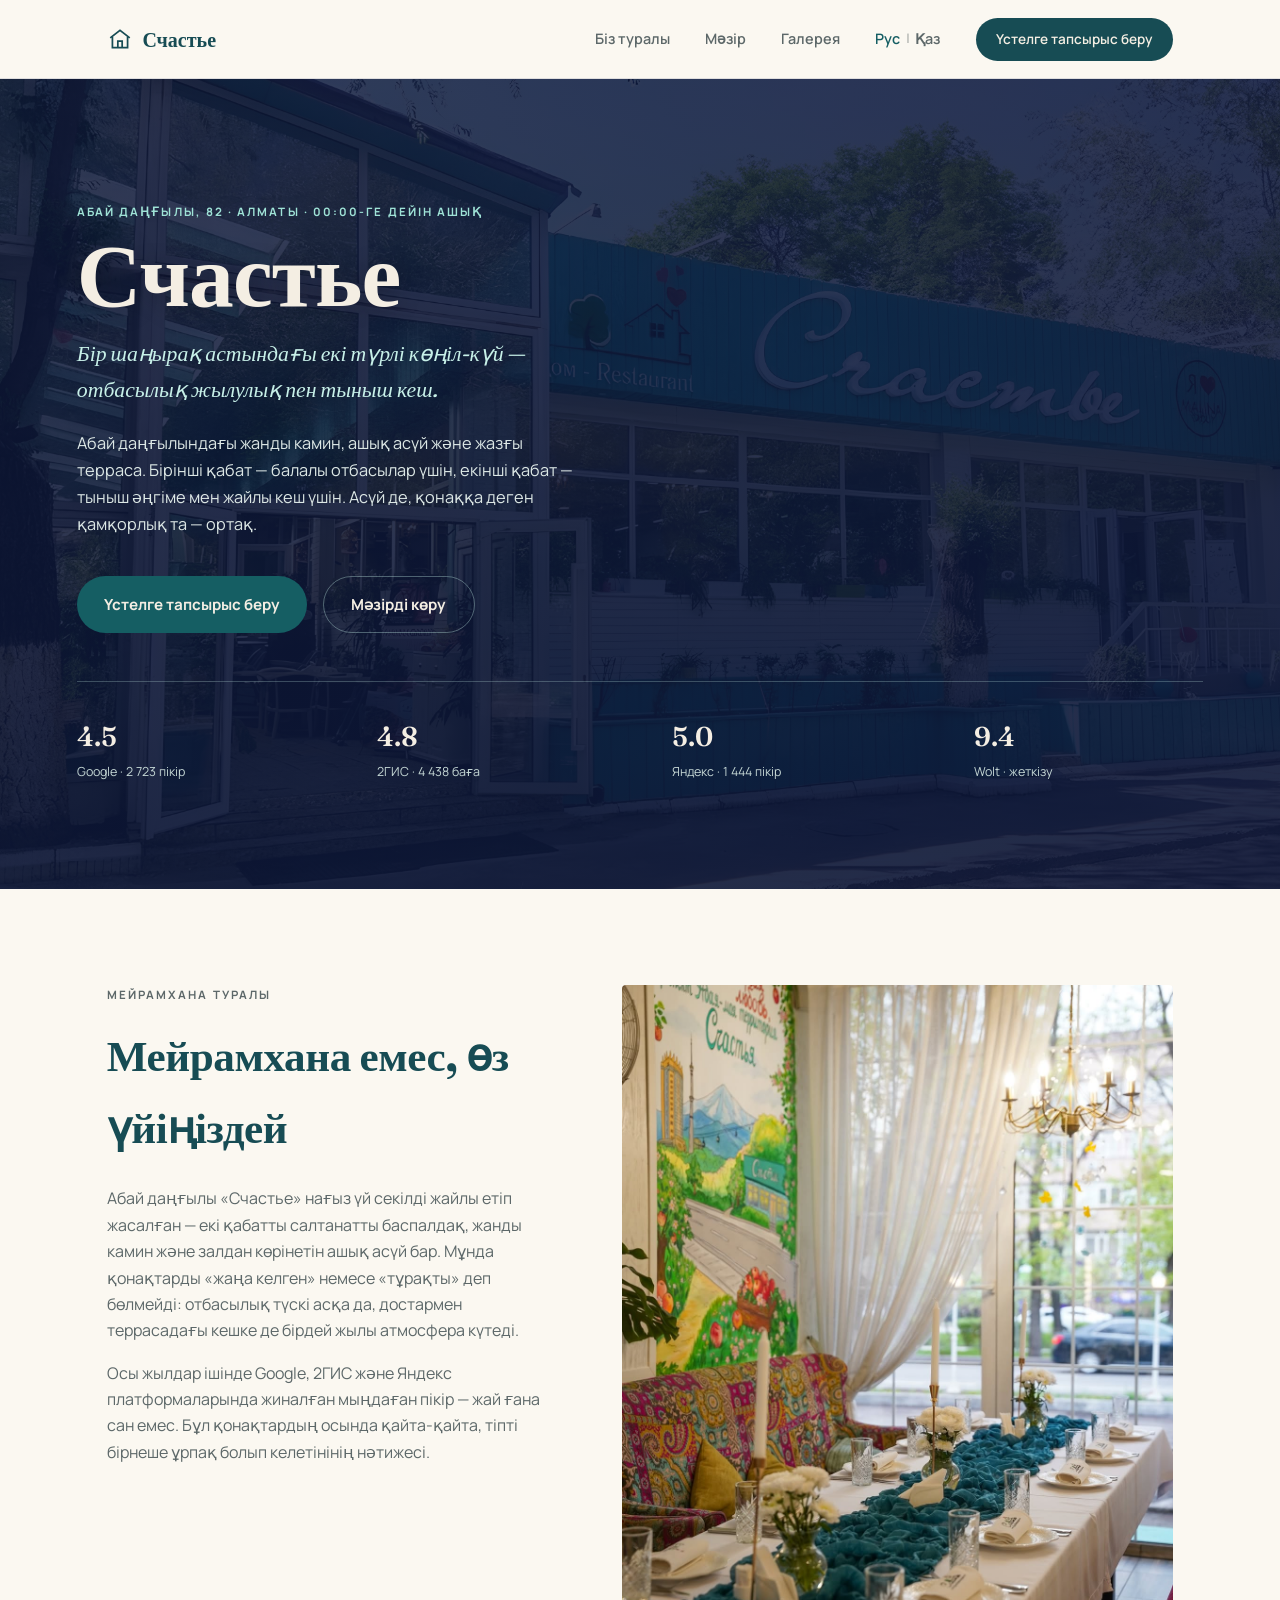
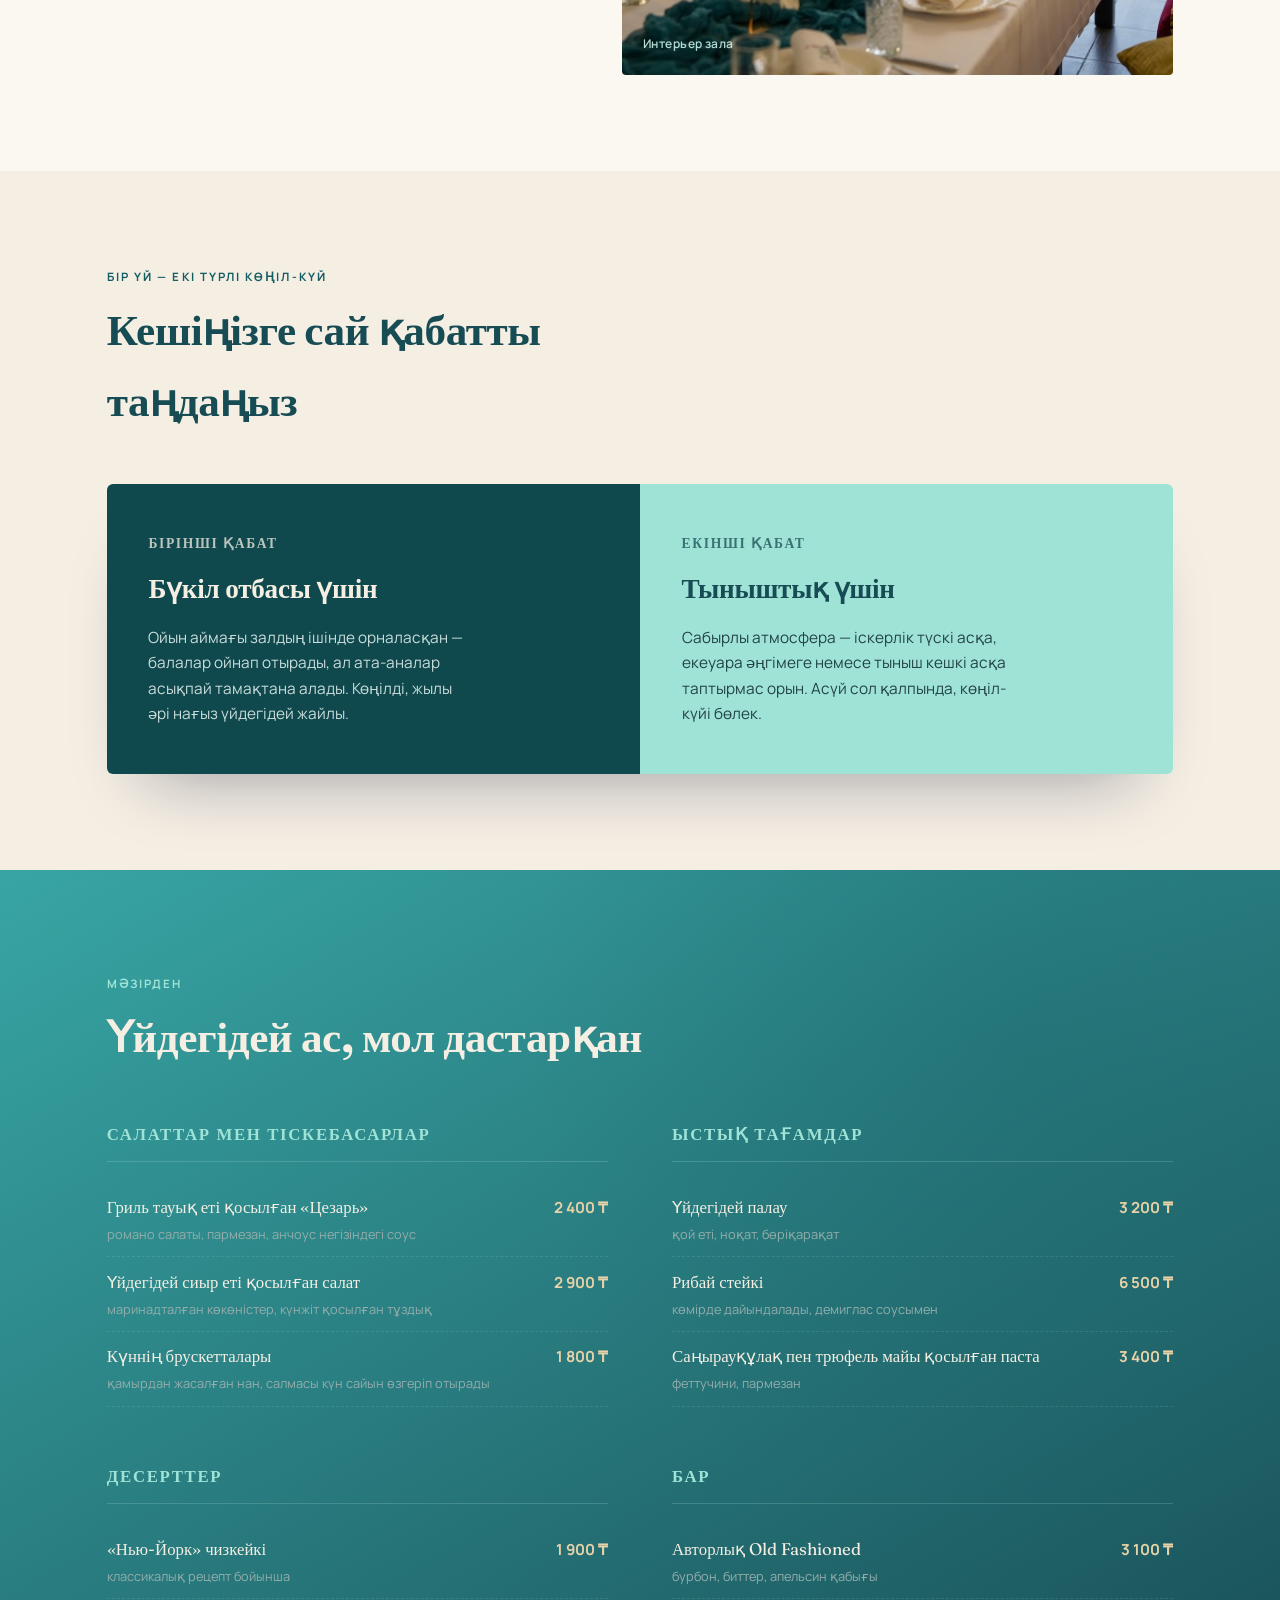
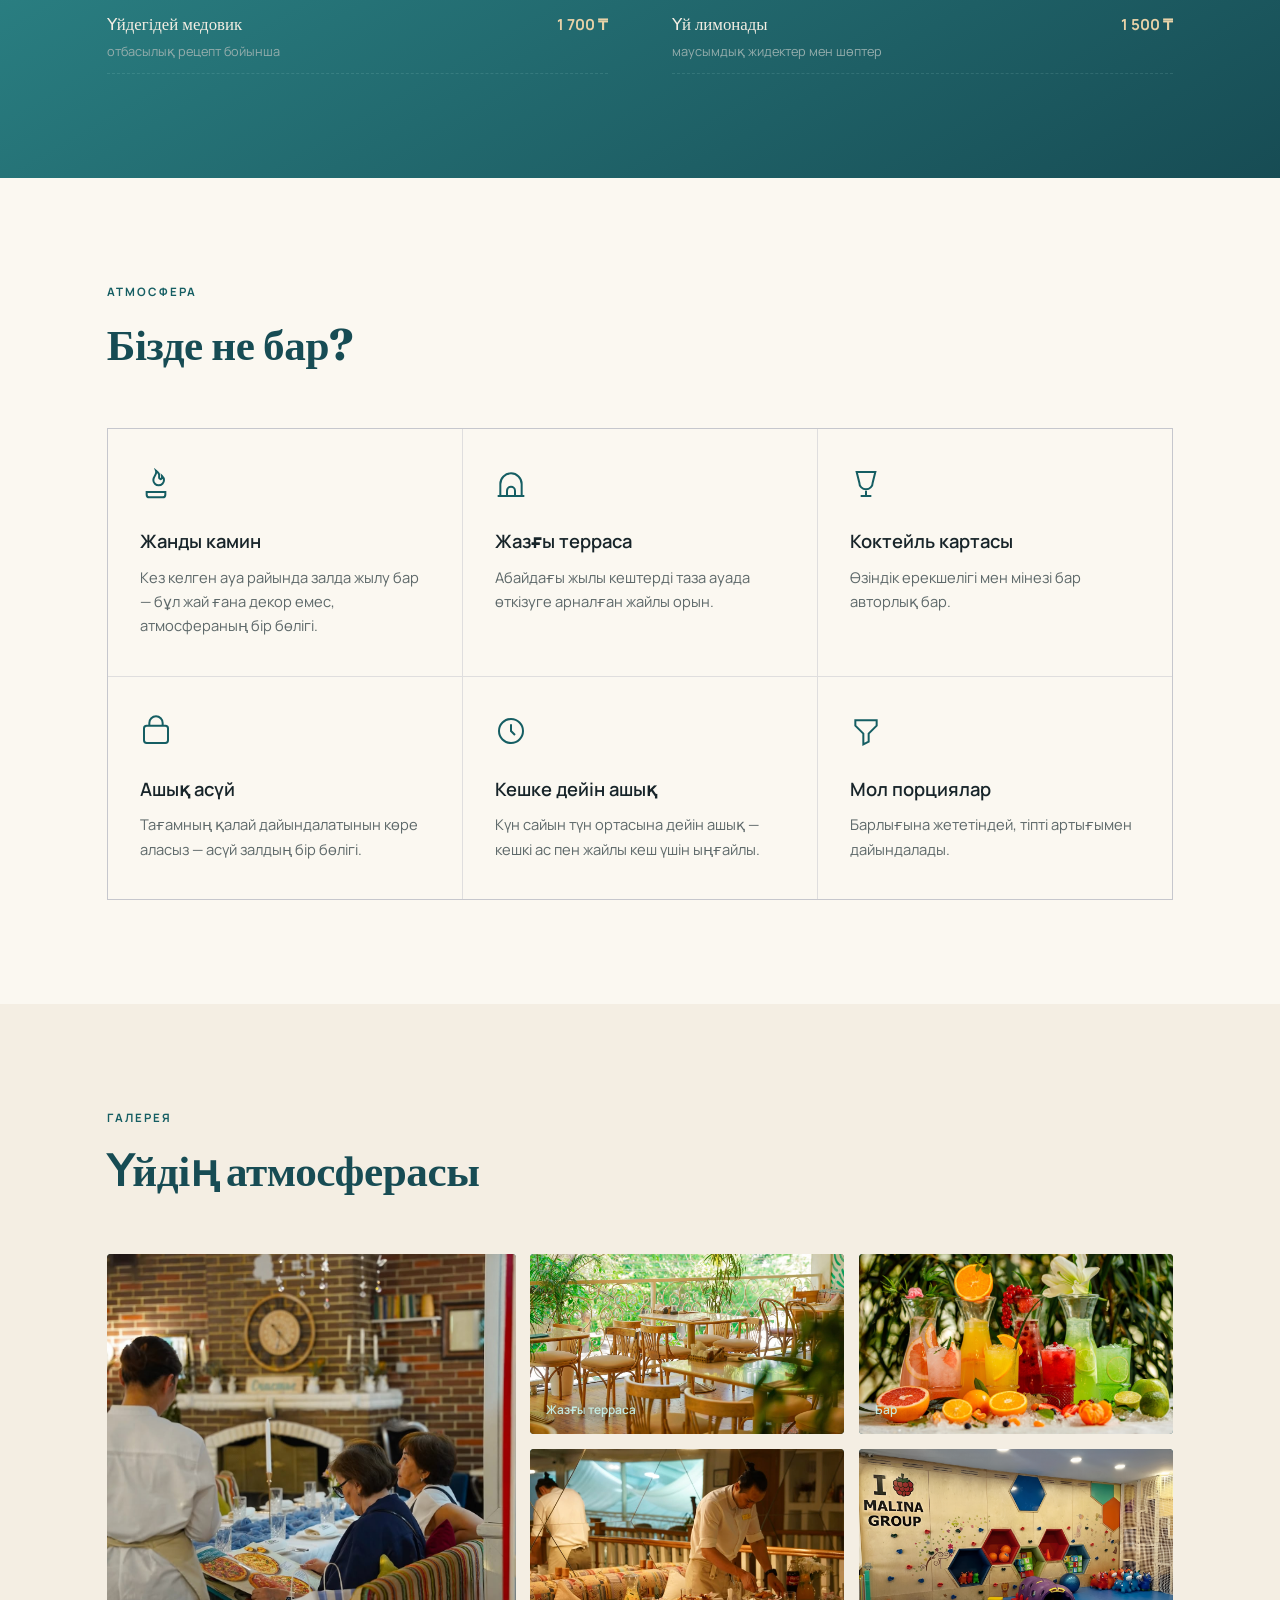
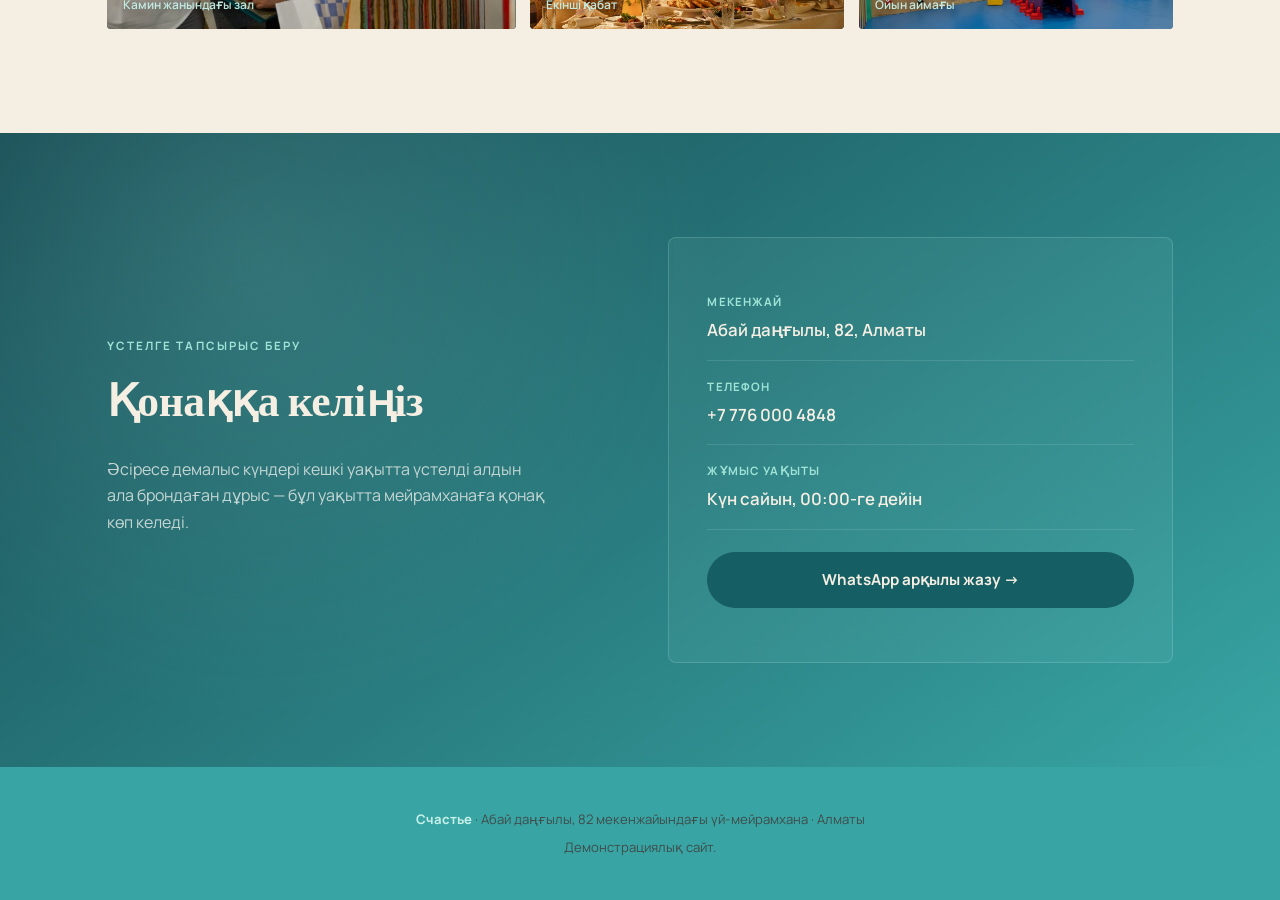
==== kk.html @ 9c8b2f33 "Create kk.html for 'Счастье' restaurant website This is a new HTML file for the 'Счастье' restaurant" ====
<!DOCTYPE html>
<html lang="kk">
<head>
  <meta charset="UTF-8">
  <meta author="alenlyu" description="Алматы қаласы, Абай даңғылы 82 мекенжайындағы «Счастье» үй-мейрамханасы. Жанды камин, ашық асүй және жазғы терраса">
  <meta name="viewport" content="width=device-width, initial-scale=1.0">
  <title>Счастье - Абай даңғылы, 82 мекенжайындағы үй-мейрамхана</title>
  <link rel="icon" type="image/jpeg" href="logotip.jpg">
  <link rel="stylesheet" href="./style.css">
</head>

<body>

  <nav class="nav">
    <div class="nav-inner">
      <a href="#" class="nav-mark">
        <svg viewBox="0 0 24 24" fill="none" stroke="currentColor" stroke-width="1.6"><path d="M3 11l9-7 9 7"/><path d="M5 10v10h14V10"/><path d="M10 20v-6h4v6"/></svg>
        Счастье
      </a>

      <div class="nav-links">
        <a href="#about">Біз туралы</a>
        <a href="#menu">Мәзір</a>
        <a href="#gallery">Галерея</a>
        <div class="language-switch">
            <a href="./index" class="active">Рус</a>
            <span>|</span>
            <a href="./kk.html">Қаз</a>
        </div>

        <a href="#contact" class="nav-cta">Үстелге тапсырыс беру</a>
      </div>
    </div>
  </nav>
  
  <header class="hero">
    <div class="hero-inner">

      <p class="eyebrow">Абай даңғылы, 82 · Алматы · 00:00-ге дейін ашық</p>

      <h1>Счастье</h1>

      <p class="dek">
        Бір шаңырақ астындағы екі түрлі көңіл-күй — отбасылық жылулық пен тыныш кеш.
      </p>

      <p class="lead">
        Абай даңғылындағы жанды камин, ашық асүй және жазғы терраса. 
        Бірінші қабат — балалы отбасылар үшін, екінші қабат — тыныш әңгіме мен жайлы кеш үшін. 
        Асүй де, қонаққа деген қамқорлық та — ортақ.
      </p>

      <div class="hero-actions">
        <a class="btn btn-primary" href="#contact">Үстелге тапсырыс беру</a>
        <a class="btn btn-ghost" href="#menu">Мәзірді көру</a>
      </div>

      <div class="stat-row">
        <div class="stat">
          <div class="num">4.5</div>
          <div class="cap">Google · 2 723 пікір</div>
        </div>

        <div class="stat">
          <div class="num">4.8</div>
          <div class="cap">2ГИС · 4 438 баға</div>
        </div>

        <div class="stat">
          <div class="num">5.0</div>
          <div class="cap">Яндекс · 1 444 пікір</div>
        </div>

        <div class="stat">
          <div class="num">9.4</div>
          <div class="cap">Wolt · жеткізу</div>
        </div>
      </div>

    </div>
  </header>
  
  <section class="about" id="about">
    <div class="wrap about-grid">

      <div>
        <p class="eyebrow">Мейрамхана туралы</p>

        <h2>Мейрамхана емес, өз үйіңіздей</h2>

        <p>
          Абай даңғылы «Счастье» нағыз үй секілді жайлы етіп жасалған — 
          екі қабатты салтанатты баспалдақ, жанды камин және залдан көрінетін ашық асүй бар. 
          Мұнда қонақтарды «жаңа келген» немесе «тұрақты» деп бөлмейді: 
          отбасылық түскі асқа да, достармен террасадағы кешке де бірдей жылы атмосфера күтеді.
        </p>

        <p>
          Осы жылдар ішінде Google, 2ГИС және Яндекс платформаларында жиналған 
          мыңдаған пікір — жай ғана сан емес. Бұл қонақтардың осында қайта-қайта, 
          тіпті бірнеше ұрпақ болып келетінінің нәтижесі.
        </p>
      </div>

      <div class="about-visual">
        <img src="./intV2.jpg" alt="Мейрамхана интерьері">
      </div>

    </div>
  </section>
  
  <section class="floors" id="floors">
    <div class="wrap">

      <div class="section-head">
        <p class="eyebrow">Бір үй — екі түрлі көңіл-күй</p>
        <h2>Кешіңізге сай қабатты таңдаңыз</h2>
      </div>

      <div class="floor-split">

        <div class="floor-card f1">
          <div class="floor-number">Бірінші қабат</div>

          <h3>Бүкіл отбасы үшін</h3>

          <p>
            Ойын аймағы залдың ішінде орналасқан — балалар ойнап отырады, 
            ал ата-аналар асықпай тамақтана алады. 
            Көңілді, жылы әрі нағыз үйдегідей жайлы.
          </p>
        </div>

        <div class="floor-card f2">
          <div class="floor-number">Екінші қабат</div>

          <h3>Тыныштық үшін</h3>

          <p>
            Сабырлы атмосфера — іскерлік түскі асқа, екеуара әңгімеге 
            немесе тыныш кешкі асқа таптырмас орын. 
            Асүй сол қалпында, көңіл-күйі бөлек.
          </p>
        </div>

      </div>
    </div>
  </section>
  
  <section class="menu" id="menu">
    <div class="wrap">

      <div class="section-head">
        <p class="eyebrow">Мәзірден</p>
        <h2>Үйдегідей ас, мол дастарқан</h2>
      </div>

      <div class="menu-columns">

        <div class="menu-cat">
          <h3>Салаттар мен тіскебасарлар</h3>

          <div class="menu-item">
            <div>
              <span class="name">Гриль тауық еті қосылған «Цезарь»</span>
              <span class="desc">романо салаты, пармезан, анчоус негізіндегі соус</span>
            </div>
            <div class="price">2 400 ₸</div>
          </div>

          <div class="menu-item">
            <div>
              <span class="name">Үйдегідей сиыр еті қосылған салат</span>
              <span class="desc">маринадталған көкөністер, күнжіт қосылған тұздық</span>
            </div>
            <div class="price">2 900 ₸</div>
          </div>

          <div class="menu-item">
            <div>
              <span class="name">Күннің брускетталары</span>
              <span class="desc">қамырдан жасалған нан, салмасы күн сайын өзгеріп отырады</span>
            </div>
            <div class="price">1 800 ₸</div>
          </div>
        </div>


        <div class="menu-cat">
          <h3>Ыстық тағамдар</h3>

          <div class="menu-item">
            <div>
              <span class="name">Үйдегідей палау</span>
              <span class="desc">қой еті, ноқат, бөріқарақат</span>
            </div>
            <div class="price">3 200 ₸</div>
          </div>

          <div class="menu-item">
            <div>
              <span class="name">Рибай стейкі</span>
              <span class="desc">көмірде дайындалады, демиглас соусымен</span>
            </div>
            <div class="price">6 500 ₸</div>
          </div>

          <div class="menu-item">
            <div>
              <span class="name">Саңырауқұлақ пен трюфель майы қосылған паста</span>
              <span class="desc">феттучини, пармезан</span>
            </div>
            <div class="price">3 400 ₸</div>
          </div>
        </div>


        <div class="menu-cat">
          <h3>Десерттер</h3>

          <div class="menu-item">
            <div>
              <span class="name">«Нью-Йорк» чизкейкі</span>
              <span class="desc">классикалық рецепт бойынша</span>
            </div>
            <div class="price">1 900 ₸</div>
          </div>

          <div class="menu-item">
            <div>
              <span class="name">Үйдегідей медовик</span>
              <span class="desc">отбасылық рецепт бойынша</span>
            </div>
            <div class="price">1 700 ₸</div>
          </div>
        </div>


        <div class="menu-cat">
          <h3>Бар</h3>

          <div class="menu-item">
            <div>
              <span class="name">Авторлық Old Fashioned</span>
              <span class="desc">бурбон, биттер, апельсин қабығы</span>
            </div>
            <div class="price">3 100 ₸</div>
          </div>

          <div class="menu-item">
            <div>
              <span class="name">Үй лимонады</span>
              <span class="desc">маусымдық жидектер мен шөптер</span>
            </div>
            <div class="price">1 500 ₸</div>
          </div>
        </div>

      </div>
    </div>
  </section>
  
  <section class="features">
    <div class="wrap">

      <div class="section-head">
        <p class="eyebrow">Атмосфера</p>
        <h2>Бізде не бар?</h2>
      </div>

      <div class="feature-grid">

        <div class="feature-card">
          <svg class="feature-icon" viewBox="0 0 24 24" fill="none" stroke="currentColor" stroke-width="1.5"><path d="M12 2c1 3-2 4-2 7a4 4 0 0 0 8 0c0-1.5-.8-2.3-1.5-3 .3 2-1 2.8-1.8 2-1-1 .3-2.5-.7-4C13 3 12.5 2.4 12 2Z"/><path d="M7 22h10a2 2 0 0 0 2-2v-2H5v2a2 2 0 0 0 2 2Z"/></svg>

          <h4>Жанды камин</h4>
          <p>Кез келген ауа райында залда жылу бар — бұл жай ғана декор емес, атмосфераның бір бөлігі.</p>
        </div>


        <div class="feature-card">
          <svg class="feature-icon" viewBox="0 0 24 24" fill="none" stroke="currentColor" stroke-width="1.5"><path d="M4 21v-9a8 8 0 0 1 16 0v9"/><path d="M2 21h20"/><path d="M9 21v-4a3 3 0 0 1 6 0v4"/></svg>

          <h4>Жазғы терраса</h4>
          <p>Абайдағы жылы кештерді таза ауада өткізуге арналған жайлы орын.</p>
        </div>


        <div class="feature-card">
          <svg class="feature-icon" viewBox="0 0 24 24" fill="none" stroke="currentColor" stroke-width="1.5"><path d="M8 21h8"/><path d="M12 17v4"/><path d="M5 3h14l-2 8a5 5 0 0 1-10 0Z"/></svg>

          <h4>Коктейль картасы</h4>
          <p>Өзіндік ерекшелігі мен мінезі бар авторлық бар.</p>
        </div>


        <div class="feature-card">
          <svg class="feature-icon" viewBox="0 0 24 24" fill="none" stroke="currentColor" stroke-width="1.5"><rect x="3" y="8" width="18" height="13" rx="2"/><path d="M7 8V6a5 5 0 0 1 10 0v2"/></svg>

          <h4>Ашық асүй</h4>
          <p>Тағамның қалай дайындалатынын көре аласыз — асүй залдың бір бөлігі.</p>
        </div>


        <div class="feature-card">
          <svg class="feature-icon" viewBox="0 0 24 24" fill="none" stroke="currentColor" stroke-width="1.5"><circle cx="12" cy="12" r="9"/><path d="M12 7v5l3 3"/></svg>

          <h4>Кешке дейін ашық</h4>
          <p>Күн сайын түн ортасына дейін ашық — кешкі ас пен жайлы кеш үшін ыңғайлы.</p>
        </div>


        <div class="feature-card">
          <svg class="feature-icon" viewBox="0 0 24 24" fill="none" stroke="currentColor" stroke-width="1.5"><path d="M4 4h16v4l-6 6v6l-4 2v-8L4 8Z"/></svg>

          <h4>Мол порциялар</h4>
          <p>Барлығына жететіндей, тіпті артығымен дайындалады.</p>
        </div>

      </div>
    </div>
  </section>
  
  <section class="gallery" id="gallery">
    <div class="wrap">

      <div class="section-head">
        <p class="eyebrow">Галерея</p>
        <h2>Үйдің атмосферасы</h2>
      </div>

      <div class="gallery-grid">

        <div class="g-tile a">
          <img src="./chimneyroom.jpg" alt="Камин орналасқан зал">
          <span>Камин жанындағы зал</span>
        </div>
  
        <div class="g-tile b">
          <img src="./sumterrace.jpg" alt="Жазғы терраса">
          <span>Жазғы терраса</span>
        </div>
  
        <div class="g-tile c">
          <img src="./drinks.png" alt="Бар">
          <span>Бар</span>
        </div>
  
        <div class="g-tile d">
          <img src="./secfloor.jpg" alt="Екінші қабат">
          <span>Екінші қабат</span>
        </div>
  
        <div class="g-tile e">
          <img src="./playground.png" alt="Балаларға арналған ойын аймағы">
          <span>Ойын аймағы</span>
        </div>

      </div>
    </div>
  </section>
  
  <section class="contact" id="contact">
    <div class="wrap contact-grid">

      <div>
        <p class="eyebrow">Үстелге тапсырыс беру</p>

        <h2>Қонаққа келіңіз</h2>

        <p class="lead">
          Әсіресе демалыс күндері кешкі уақытта үстелді алдын ала брондаған дұрыс — 
          бұл уақытта мейрамханаға қонақ көп келеді.
        </p>
      </div>


      <div class="contact-card">

        <div class="c-row">
          <div class="label">Мекенжай</div>

          <a class="value" href="https://www.google.com/maps/place/Abay+Ave+82,+Almaty" target="_blank" rel="noopener">
            Абай даңғылы, 82, Алматы
          </a>
        </div>


        <div class="c-row">
          <div class="label">Телефон</div>

          <a class="value" href="tel:+77760004848">
            +7 776 000 4848
          </a>
        </div>


        <div class="c-row">
          <div class="label">Жұмыс уақыты</div>

          <div class="value">
            Күн сайын, 00:00-ге дейін
          </div>
        </div>


        <div class="c-row" style="border-bottom:none; padding-top:1.4rem;">
          <a
            class="btn btn-primary"
            style="width:100%; justify-content:center;"
            href="https://wa.me/77760004848?text=Здравствуйте!%20Хочу%20забронировать%20столик."
            target="_blank"
            rel="noopener"
          >
            WhatsApp арқылы жазу →
          </a>
        </div>

      </div>
    </div>
  </section>
  
  <footer>
    <p>
      <strong>Счастье</strong> · Абай даңғылы, 82 мекенжайындағы үй-мейрамхана · Алматы
    </p>

    <p style="margin-top:0.4rem;">
      Демонстрациялық сайт.
    </p>
  </footer>

</body>
</html>
---- style.css ----
@import url('https://fonts.googleapis.com/css2?family=Fraunces:ital,opsz,wght@0,9..144,400;0,9..144,500;0,9..144,600;0,9..144,700;1,9..144,500&family=Manrope:wght@400;500;600;700;800&display=swap');

  :root{
    --indigo:#174c54;
    --indigo-deep:#38a5a4;

    --petrol:#155E63;
    --petrol-deep:#10494D;

    --aqua:#9FE3D7;
    --aqua-light:#C7F0E8;

    --sand:#D8B982;
    --sand-light:#E8D2A8;

    --beige:#F4EEE3;
    --paper:#FBF8F1;

    --ink:#18252A;
    --ink-soft:#5D6869;

    --hairline:rgba(23,37,84,0.12);
  }

  *{ box-sizing:border-box; margin:0; padding:0; }
  html{ scroll-behavior:smooth; }

  body{
    font-family:'Manrope', sans-serif;
    color:var(--ink);
    background:var(--paper);
    line-height:1.65;
    overflow-x:hidden;
    font-size:16px;
  }

  h1,h2,h3{ font-family:'Fraunces', serif; letter-spacing:-0.01em; }
  a{ color:inherit; }
  img{ max-width:100%; display:block; }

  .eyebrow{
    font-size:0.72rem; letter-spacing:0.18em; text-transform:uppercase;
    font-weight:700; color:var(--petrol);
  }

  .wrap{ max-width:1220px; margin:0 auto; padding:0 6vw; }

  @media (prefers-reduced-motion: reduce){
    html{ scroll-behavior:auto; }
    *{ animation-duration:0.001ms !important; transition-duration:0.001ms !important; }
  }

  /* ---------- NAV ---------- */
  .nav{
    position:sticky; top:0; z-index:50;
    background:rgba(251,248,241,0.90);
    backdrop-filter:blur(12px);
    border-bottom:1px solid var(--hairline);
  }
  .nav-inner{
    max-width:1220px; margin:0 auto; padding:1.1rem 6vw;
    display:flex; align-items:center; justify-content:space-between;
  }
  .nav-mark{
    display:flex; align-items:center; gap:0.6rem;
    font-family:'Fraunces', serif; font-weight:600; font-size:1.25rem;
    color:var(--indigo); text-decoration:none;
  }
  .nav-mark svg{ width:26px; height:26px; }
  .nav-links{ display:flex; align-items:center; gap:2.2rem; }
  .nav-links a{ text-decoration:none; font-size:0.9rem; font-weight:600; color:var(--ink-soft); transition:color 0.2s ease; }
  .nav-links a:hover{ color:var(--petrol); }
  .nav-cta{
    background:var(--indigo); color:var(--beige) !important;
    padding:0.65rem 1.3rem; border-radius:100px; font-size:0.85rem !important;
    transition:background 0.2s ease, transform 0.2s ease;
  }
  .nav-cta:hover{ background:var(--petrol); transform:translateY(-1px); }
  @media (max-width:820px){ .nav-links a:not(.nav-cta){ display:none; } }

  /* ---------- HERO ---------- */
  .hero{
    background:
      linear-gradient(160deg, rgba(13,23,56,0.82) 0%, rgba(13,23,56,0.92) 100%),
      url('./hero.jpeg') center center / cover no-repeat;
    background-color: var(--indigo-deep);

    color:var(--beige);
    padding:5.5rem 6vw 4.5rem;
    position:relative;
    min-height:90vh;
    display:flex;
    align-items:center;
  }
  .hero-inner{ max-width:1220px; margin:0 auto; width:100%; }
  .hero .eyebrow{ color:var(--aqua); }
  .hero h1{
    font-size:clamp(3.2rem, 7vw, 5.6rem); line-height:0.98;
    margin:0.6rem 0 1.1rem; color:var(--beige);
    text-shadow: 0 2px 24px rgba(0,0,0,0.25);
  }
  .hero .dek{
    font-family:'Fraunces', serif; font-style:italic; font-weight:500;
    font-size:clamp(1.15rem, 1.7vw, 1.4rem); color:var(--aqua-light);
    max-width:36ch; margin-bottom:1.4rem;
  }
  .hero p.lead{ max-width:50ch; color:#DCE7E5; font-size:1.02rem; margin-bottom:2.4rem; }

  .hero-actions{ display:flex; gap:1rem; flex-wrap:wrap; margin-bottom:3rem; }
  .btn{
    display:inline-flex; align-items:center; gap:0.55rem; text-decoration:none;
    font-weight:700; font-size:0.95rem; padding:0.95rem 1.7rem; border-radius:100px;
    transition:transform 0.2s ease, background 0.2s ease, border-color 0.2s ease, color 0.2s ease;
  }
  .btn-primary{ background:var(--petrol); color:var(--beige); }
  .btn-primary:hover{ background:#1B7378; transform:translateY(-2px); }
  .btn-ghost{ border:1px solid rgba(199,240,232,0.35); color:var(--beige); }
  .btn-ghost:hover{ border-color:var(--aqua); color:var(--aqua); }

  .stat-row{
    display:grid; grid-template-columns:repeat(4, auto); gap:2.6rem;
    border-top:1px solid rgba(199,240,232,0.25); padding-top:2rem;
  }
  .stat .num{ font-family:'Fraunces', serif; font-size:1.7rem; color:var(--beige); font-weight:600; }
  .stat .cap{ font-size:0.78rem; color:#C4D6D4; margin-top:0.2rem; }
  @media (max-width:760px){ .stat-row{ grid-template-columns:repeat(2, auto); row-gap:1.6rem; } }

  /* ---------- ABOUT ---------- */
  .about{ padding:6rem 0; background:var(--paper); }
  .about-grid{ display:grid; grid-template-columns:0.9fr 1.1fr; gap:4rem; align-items:start; }
  .about h2{ font-size:clamp(2rem, 3.4vw, 2.7rem); color:var(--indigo); margin:0.6rem 0 1.4rem; }
  .about p{ color:var(--ink-soft); max-width:52ch; margin-bottom:1rem; }
.about-visual{
  aspect-ratio:4/5;
  border-radius:4px;
  position:relative;
  overflow:hidden;
  background:var(--indigo);
}

.about-visual img{
  width:100%;
  height:100%;
  display:block;
  object-fit:cover;
  object-position:center;
}

.about-visual::after{
  content:"Интерьер зала";
  position:absolute;
  left:1.3rem;
  bottom:1.3rem;
  right:1.3rem;

  color:var(--aqua-light);
  font-size:0.75rem;
  letter-spacing:0.04em;
  font-weight:600;
  opacity:0.9;

  z-index:1;
}  @media (max-width:820px){ .about-grid{ grid-template-columns:1fr; } .about-visual{ order:-1; aspect-ratio:16/9; } }

  /* ---------- FLOORS ---------- */
  .floors{ background:var(--beige); padding:6rem 0; }
  .section-head{ max-width:60ch; margin-bottom:3rem; }
  .section-head h2{ font-size:clamp(2rem, 3.4vw, 2.7rem); color:var(--indigo); margin-top:0.5rem; }

  .floor-split{ display:grid; grid-template-columns:1fr 1fr; border-radius:6px; overflow:hidden; box-shadow:0 40px 70px -40px rgba(13,23,56,0.40); }
  .floor-card{ padding:3rem 2.6rem; position:relative; }
  .floor-card.f1{ background:var(--petrol-deep); color:var(--beige); }
  .floor-card.f2{ background:var(--aqua); color:var(--indigo); }
  .floor-number{ font-family:'Fraunces', serif; font-size:0.85rem; letter-spacing:0.12em; text-transform:uppercase; opacity:0.75; margin-bottom:0.7rem; font-weight:600; }
  .floor-card h3{ font-size:1.7rem; margin-bottom:0.9rem; }
  .floor-card p{ max-width:36ch; font-size:0.96rem; }
  .floor-card.f1 p{ color:#C8DCDA; }
  .floor-card.f2 p{ color:#234447; }
  @media (max-width:760px){ .floor-split{ grid-template-columns:1fr; } }

  /* ---------- MENU ---------- */
  .menu{
    background: radial-gradient(circle at 80% 20%, rgba(21,94,99,0.24), transparent 40%), linear-gradient(150deg, var(--indigo-deep), var(--indigo));
    color:var(--beige); padding:6.5rem 0;
  }
  .menu .eyebrow{ color:var(--aqua); }
  .menu .section-head h2{ color:var(--beige); }
  .menu-note{ color:#9EB8B7; font-size:0.88rem; max-width:52ch; margin-top:-1.6rem; margin-bottom:3rem; }

  .menu-columns{ display:grid; grid-template-columns:repeat(2, 1fr); gap:3.5rem 4rem; }
  .menu-cat h3{ font-size:1.05rem; text-transform:uppercase; letter-spacing:0.1em; color:var(--aqua); font-weight:600; margin-bottom:1.3rem; border-bottom:1px solid rgba(199,240,232,0.18); padding-bottom:0.8rem; }
  .menu-item{ display:flex; justify-content:space-between; align-items:baseline; gap:1rem; padding:0.7rem 0; border-bottom:1px dashed rgba(199,240,232,0.12); }
  .menu-item .name{ font-family:'Fraunces', serif; font-size:1.05rem; }
  .menu-item .desc{ display:block; font-family:'Manrope', sans-serif; font-size:0.8rem; color:#94ADAC; margin-top:0.15rem; }
  .menu-item .price{ font-weight:700; white-space:nowrap; color:var(--sand-light); font-size:0.95rem; }
  @media (max-width:760px){ .menu-columns{ grid-template-columns:1fr; } }

  /* ---------- FEATURES ---------- */
  .features{ background:var(--paper); padding:6.5rem 0; }
  .features .section-head h2{ color:var(--indigo); }
  .feature-grid{ display:grid; grid-template-columns:repeat(3, 1fr); gap:1px; background:var(--hairline); border:1px solid var(--hairline); }
  .feature-card{ background:var(--paper); padding:2.4rem 2rem; transition:background 0.25s ease, transform 0.25s ease; }
  .feature-card:hover{ background:#F2F8F5; transform:translateY(-2px); }
  .feature-icon{ width:32px; height:32px; margin-bottom:1.2rem; color:var(--petrol); }
  .feature-card h4{ font-size:1.15rem; font-weight:600; margin-bottom:0.5rem; color:var(--ink); }
  .feature-card p{ font-size:0.92rem; color:var(--ink-soft); }
  @media (max-width:900px){ .feature-grid{ grid-template-columns:repeat(2,1fr); } }
  @media (max-width:600px){ .feature-grid{ grid-template-columns:1fr; } }

  /* ---------- GALLERY ---------- */
  .gallery{ background:var(--beige); padding:6.5rem 0; }
  .gallery .section-head h2{ color:var(--indigo); }
  .gallery-grid{ display:grid; grid-template-columns:1.3fr 1fr 1fr; grid-template-rows:auto auto; gap:0.9rem; }
.g-tile{
  position:relative;
  border-radius:4px;
  overflow:hidden;
  min-height:180px;
  background:var(--indigo);
}

.g-tile img{
  width:100%;
  height:100%;
  display:block;

  position:absolute;
  inset:0;

  object-fit:cover;
  object-position:center;

  z-index:0;
}

.g-tile span{
  position:absolute;
  left:1rem;
  bottom:0.9rem;

  color:var(--aqua-light);
  font-size:0.75rem;
  font-weight:600;

  opacity:0.95;

  z-index:2;

  text-shadow:0 2px 10px rgba(0,0,0,0.55);
}

/* Большая плитка сохраняет EXACT grid position */
.g-tile.a{
  grid-row:span 2;
}

/* Остальные плитки сохраняют свои original positions */
.g-tile.b{}
.g-tile.c{}
.g-tile.d{}
.g-tile.e{}  @media (max-width:820px){ .gallery-grid{ grid-template-columns:1fr 1fr; } .g-tile.a{ grid-column:span 2; grid-row:auto; min-height:220px; } }

  /* ---------- CONTACT ---------- */
  .contact{ background:radial-gradient(circle at 20% 20%, rgba(159,227,215,0.16), transparent 40%), linear-gradient(145deg, var(--indigo), var(--indigo-deep)); color:var(--beige); padding:6.5rem 0; }
  .contact-grid{ display:grid; grid-template-columns:1fr 1fr; gap:3.5rem; align-items:center; }
  .contact .eyebrow{ color:var(--aqua); }
  .contact h2{ font-size:clamp(2rem, 3.4vw, 2.8rem); margin:0.6rem 0 1.2rem; color:var(--beige); }
  .contact p.lead{ color:#C4D6D4; max-width:44ch; margin-bottom:1.8rem; }

  .contact-card{ background:rgba(199,240,232,0.06); border:1px solid rgba(199,240,232,0.18); border-radius:8px; padding:2.4rem; }
  .c-row{ padding:1rem 0; border-bottom:1px solid rgba(199,240,232,0.14); }
  .c-row:last-of-type{ border-bottom:none; }
  .c-row .label{ font-size:0.72rem; letter-spacing:0.1em; text-transform:uppercase; color:var(--aqua); font-weight:700; margin-bottom:0.3rem; }
  .c-row .value{ font-size:1.05rem; font-weight:600; text-decoration:none; color:var(--beige); }
  .c-row .value:hover{ color:var(--aqua); }
  @media (max-width:820px){ .contact-grid{ grid-template-columns:1fr; } }

  /* ---------- FOOTER ---------- */
  footer{ background:var(--indigo-deep); color:#404c4c; text-align:center; padding:2.6rem 6vw; font-size:0.82rem; }
  footer strong{ color:var(--aqua-light); }


/* LANG SWITCH */
.language-switch {
  display: flex;
  align-items: center;
  gap: 0.35rem;
  font-size: 0.82rem;
  font-weight: 700;
  white-space: nowrap;
}

.language-switch a {
  text-decoration: none;
  color: var(--ink-soft);
  transition: color 0.2s ease;
}

.language-switch a:hover {
  color: var(--petrol);
}

.language-switch a.active {
  color: var(--petrol);
}

.language-switch span {
  color: var(--ink-soft);
  opacity: 0.4;
}
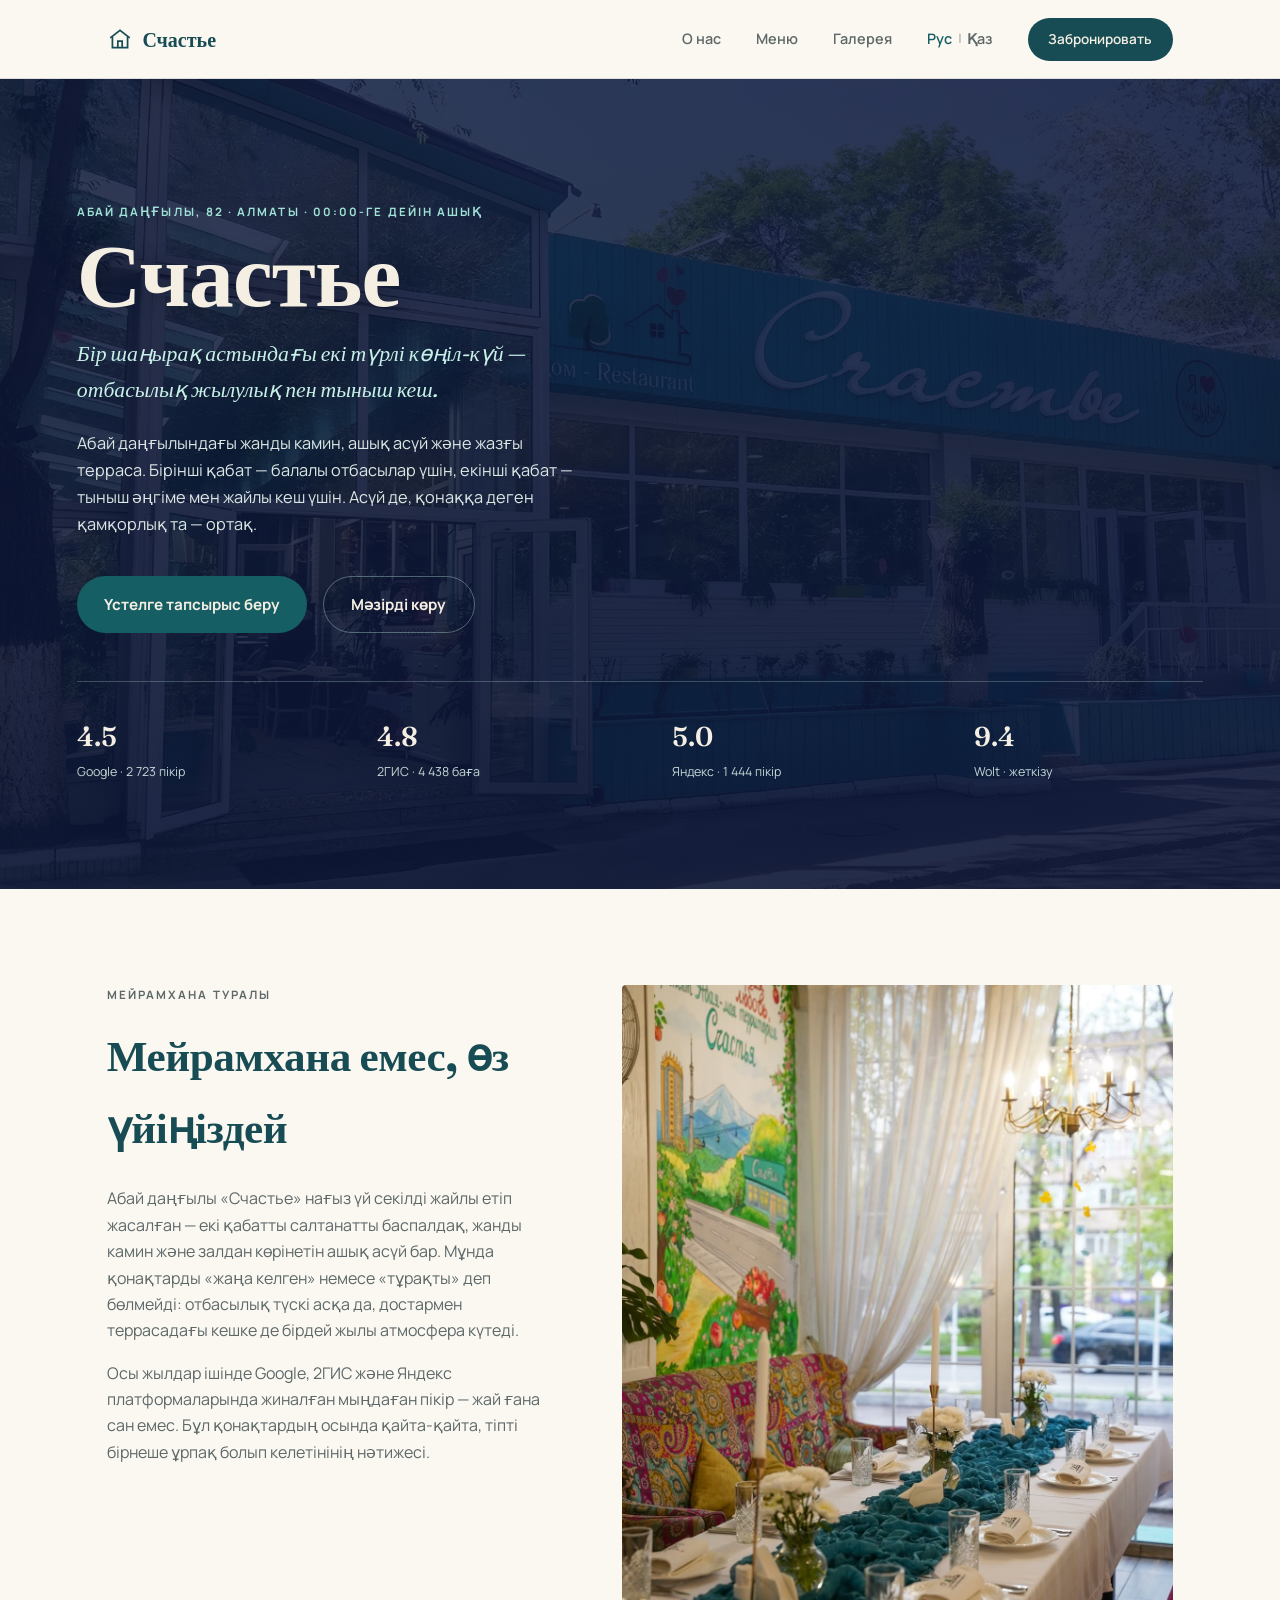
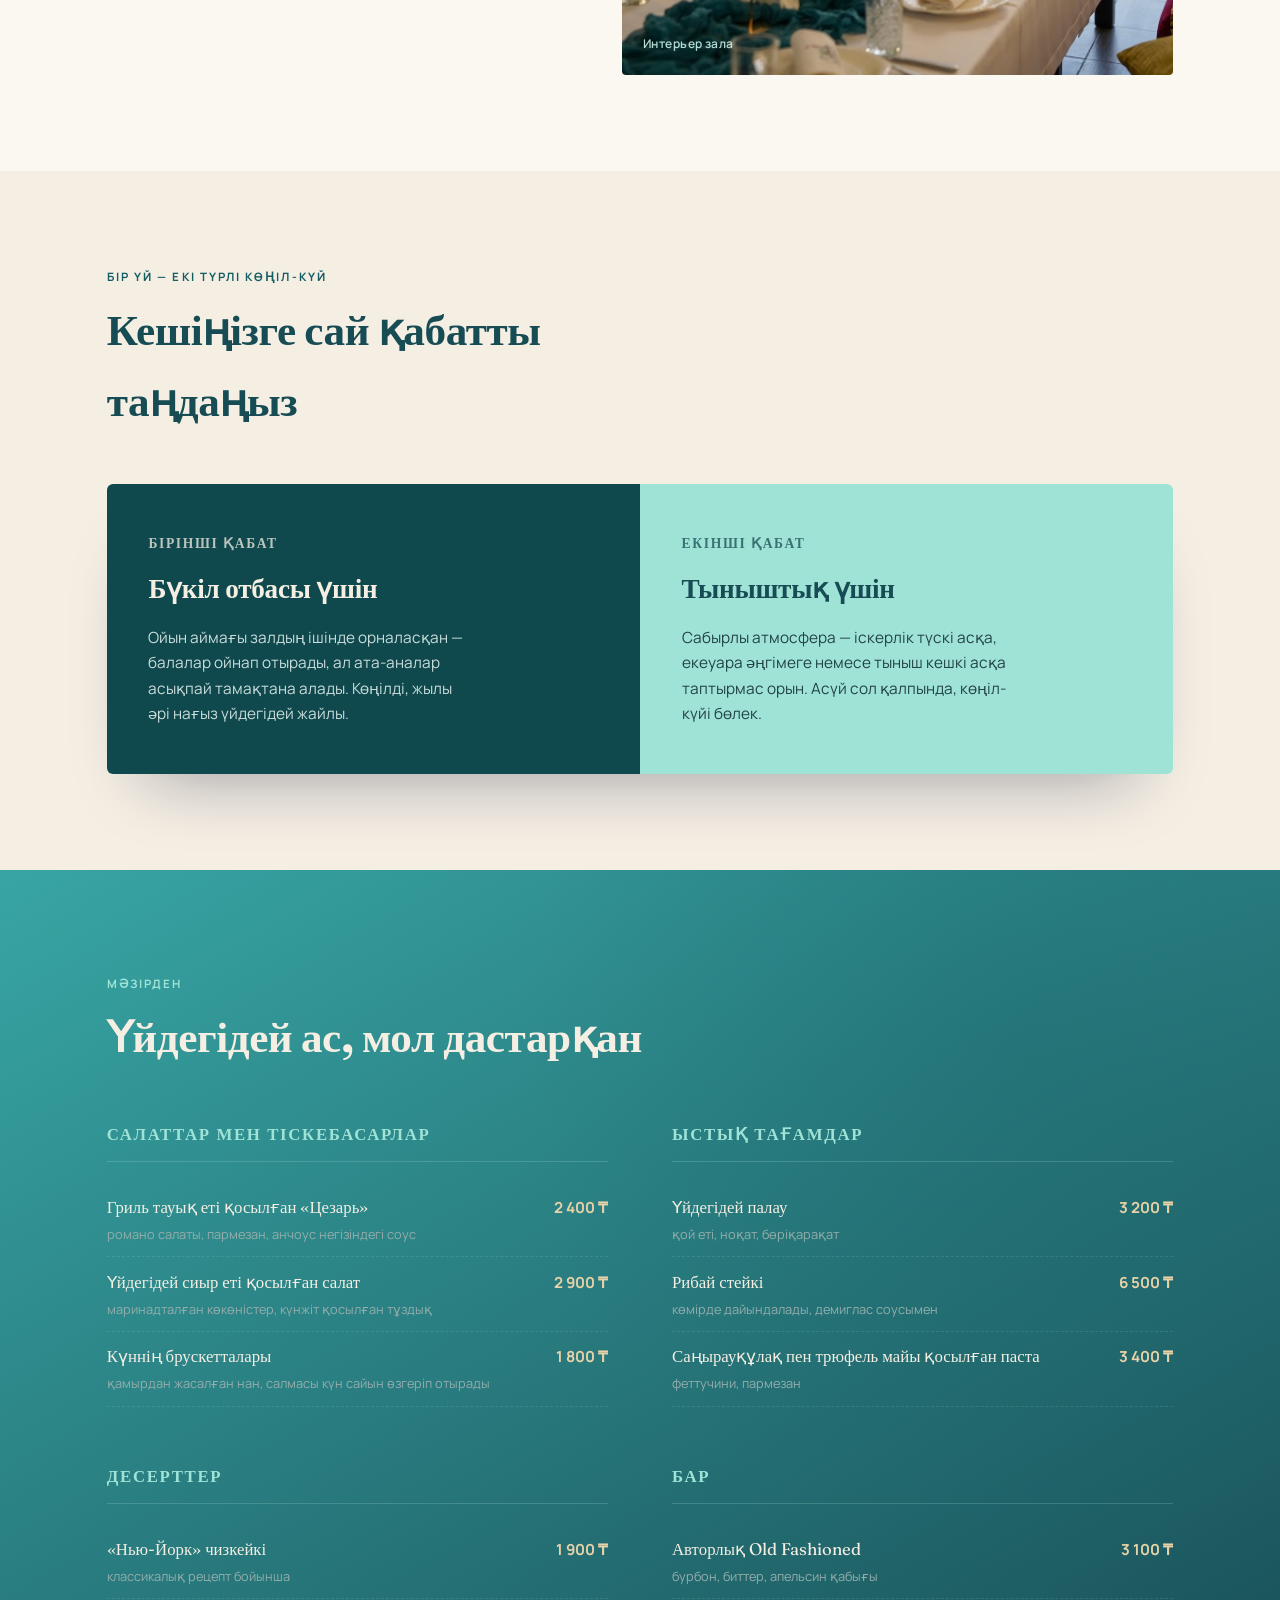
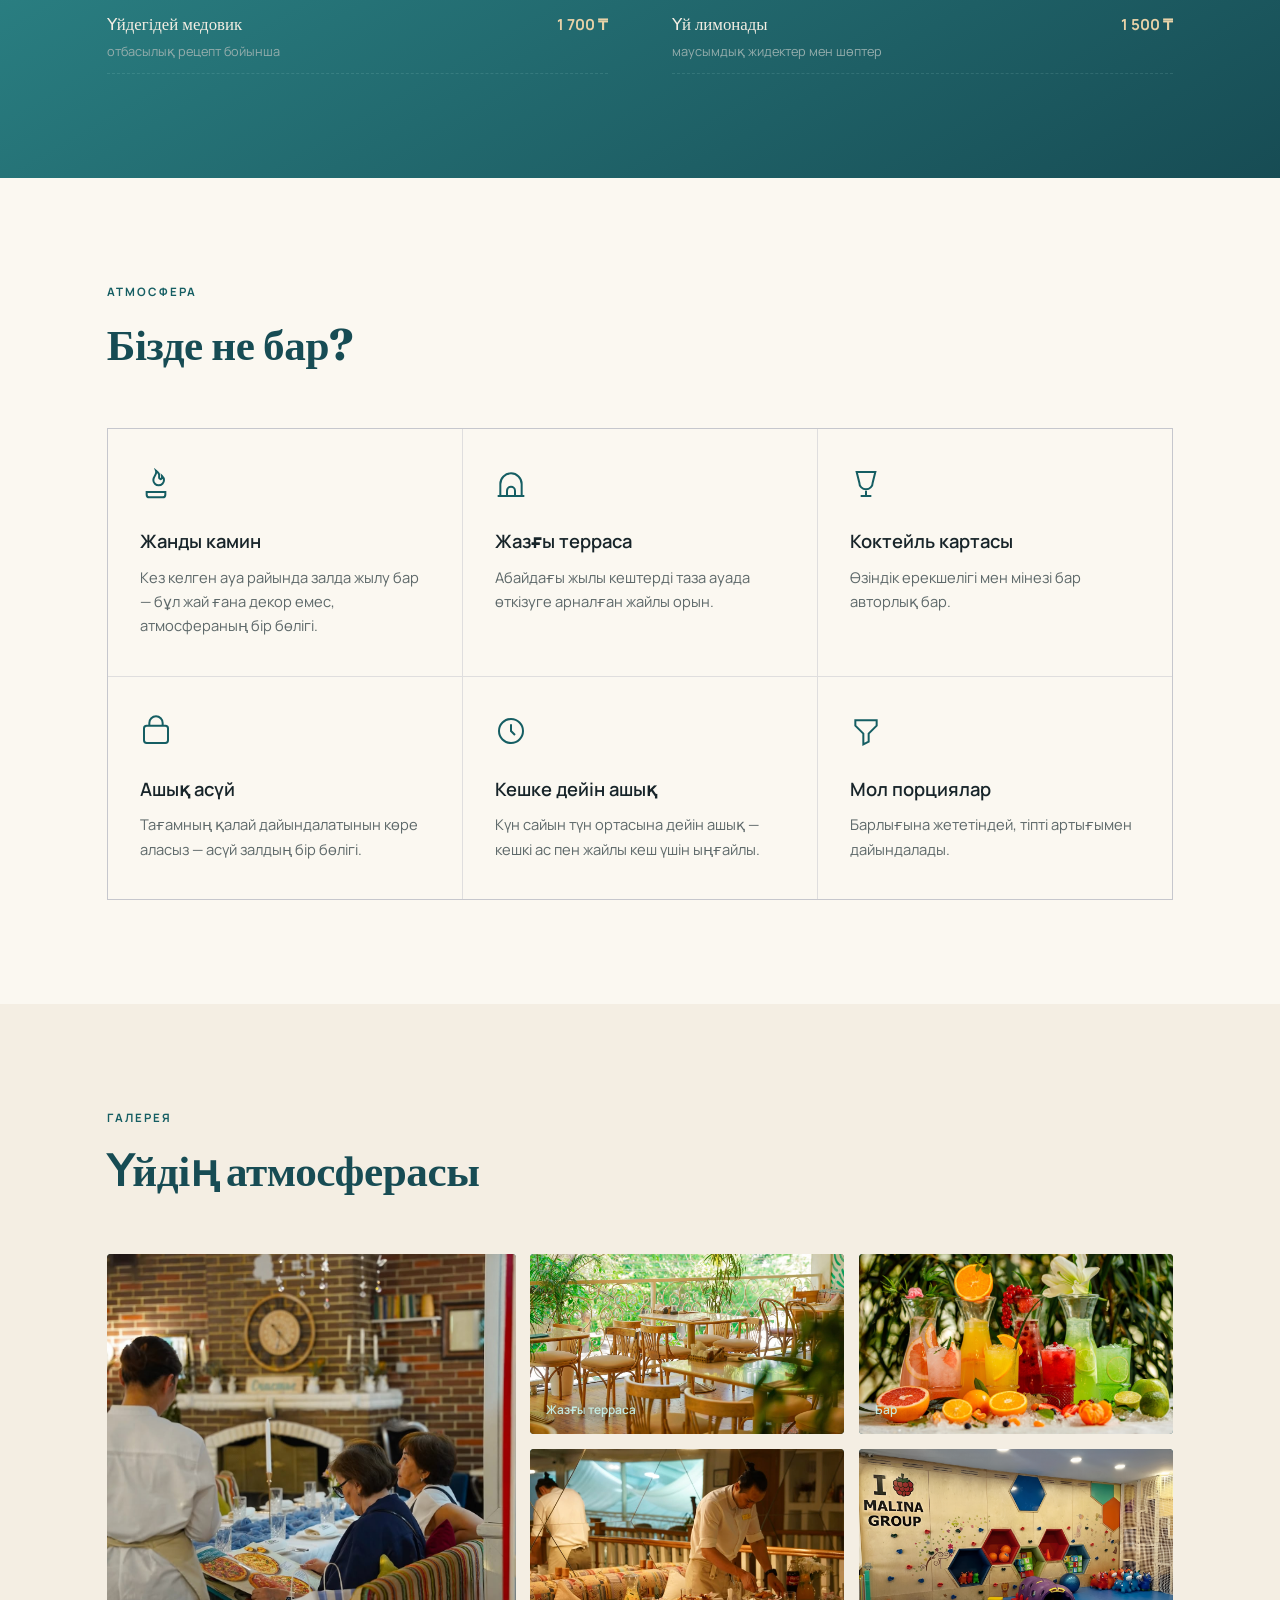
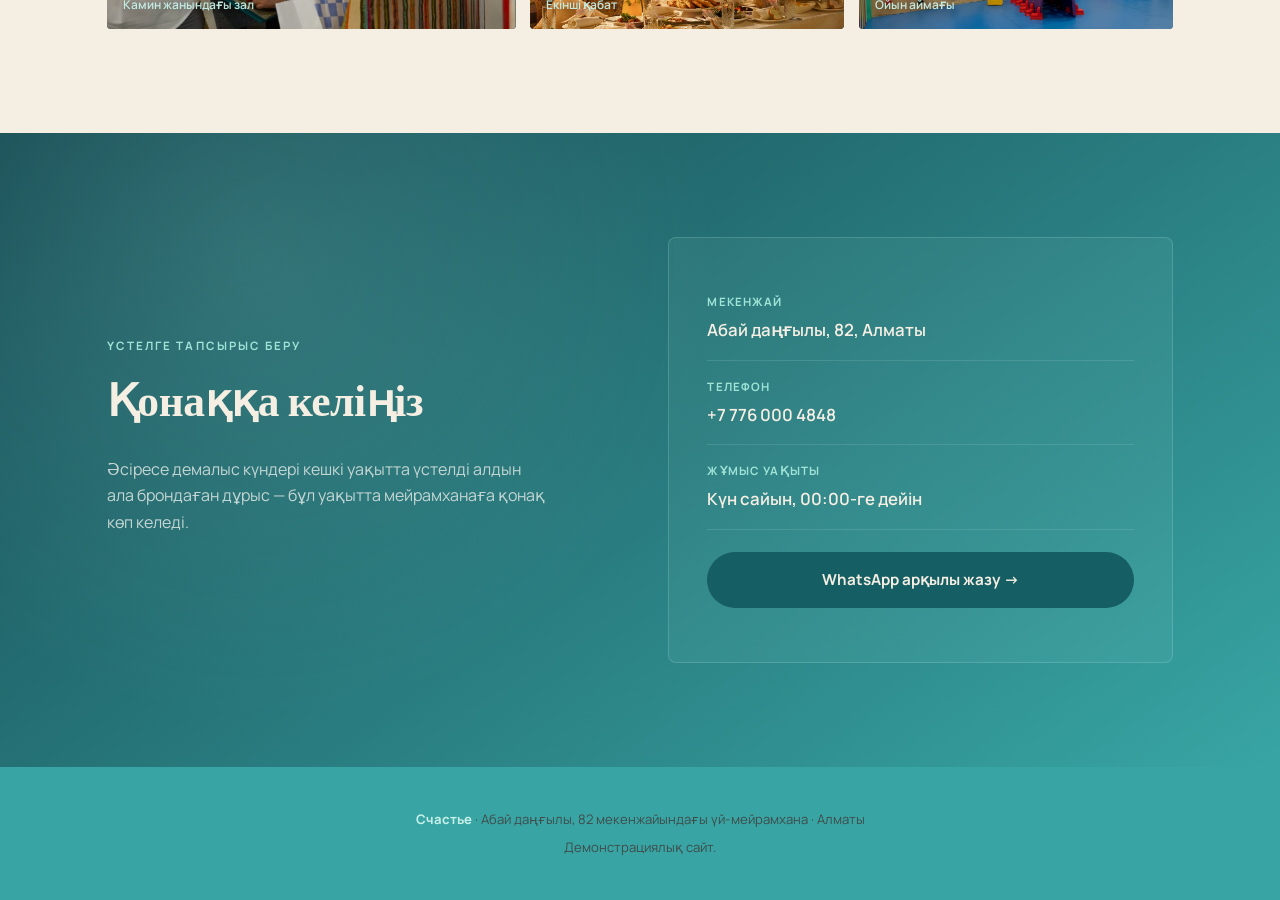
==== commit e87b6433: "Update navigation links and language options in kk.html" ====
--- a/kk.html
+++ b/kk.html
@@ -19,17 +19,20 @@
       </a>
 
       <div class="nav-links">
-        <a href="#about">Біз туралы</a>
-        <a href="#menu">Мәзір</a>
+
+        <a href="#about">О нас</a>
+        <a href="#menu">Меню</a>
         <a href="#gallery">Галерея</a>
+
         <div class="language-switch">
-            <a href="./index" class="active">Рус</a>
-            <span>|</span>
-            <a href="./kk.html">Қаз</a>
-        </div>
-
-        <a href="#contact" class="nav-cta">Үстелге тапсырыс беру</a>
-      </div>
+          <a href="./index.html" class="active">Рус</a>
+          <span>|</span>
+          <a href="./kk.html">Қаз</a>
+        </div>
+
+        <a href="#contact" class="nav-cta">Забронировать</a>
+
+    </div>
     </div>
   </nav>
   
--- a/style.css
+++ b/style.css
@@ -76,8 +76,15 @@
     transition:background 0.2s ease, transform 0.2s ease;
   }
   .nav-cta:hover{ background:var(--petrol); transform:translateY(-1px); }
-  @media (max-width:820px){ .nav-links a:not(.nav-cta){ display:none; } }
-
+@media (max-width:820px){
+  .nav-links > a:not(.nav-cta){
+    display:none;
+  }
+
+  .nav-links .language-switch{
+    display:flex;
+  }
+}
   /* ---------- HERO ---------- */
   .hero{
     background:
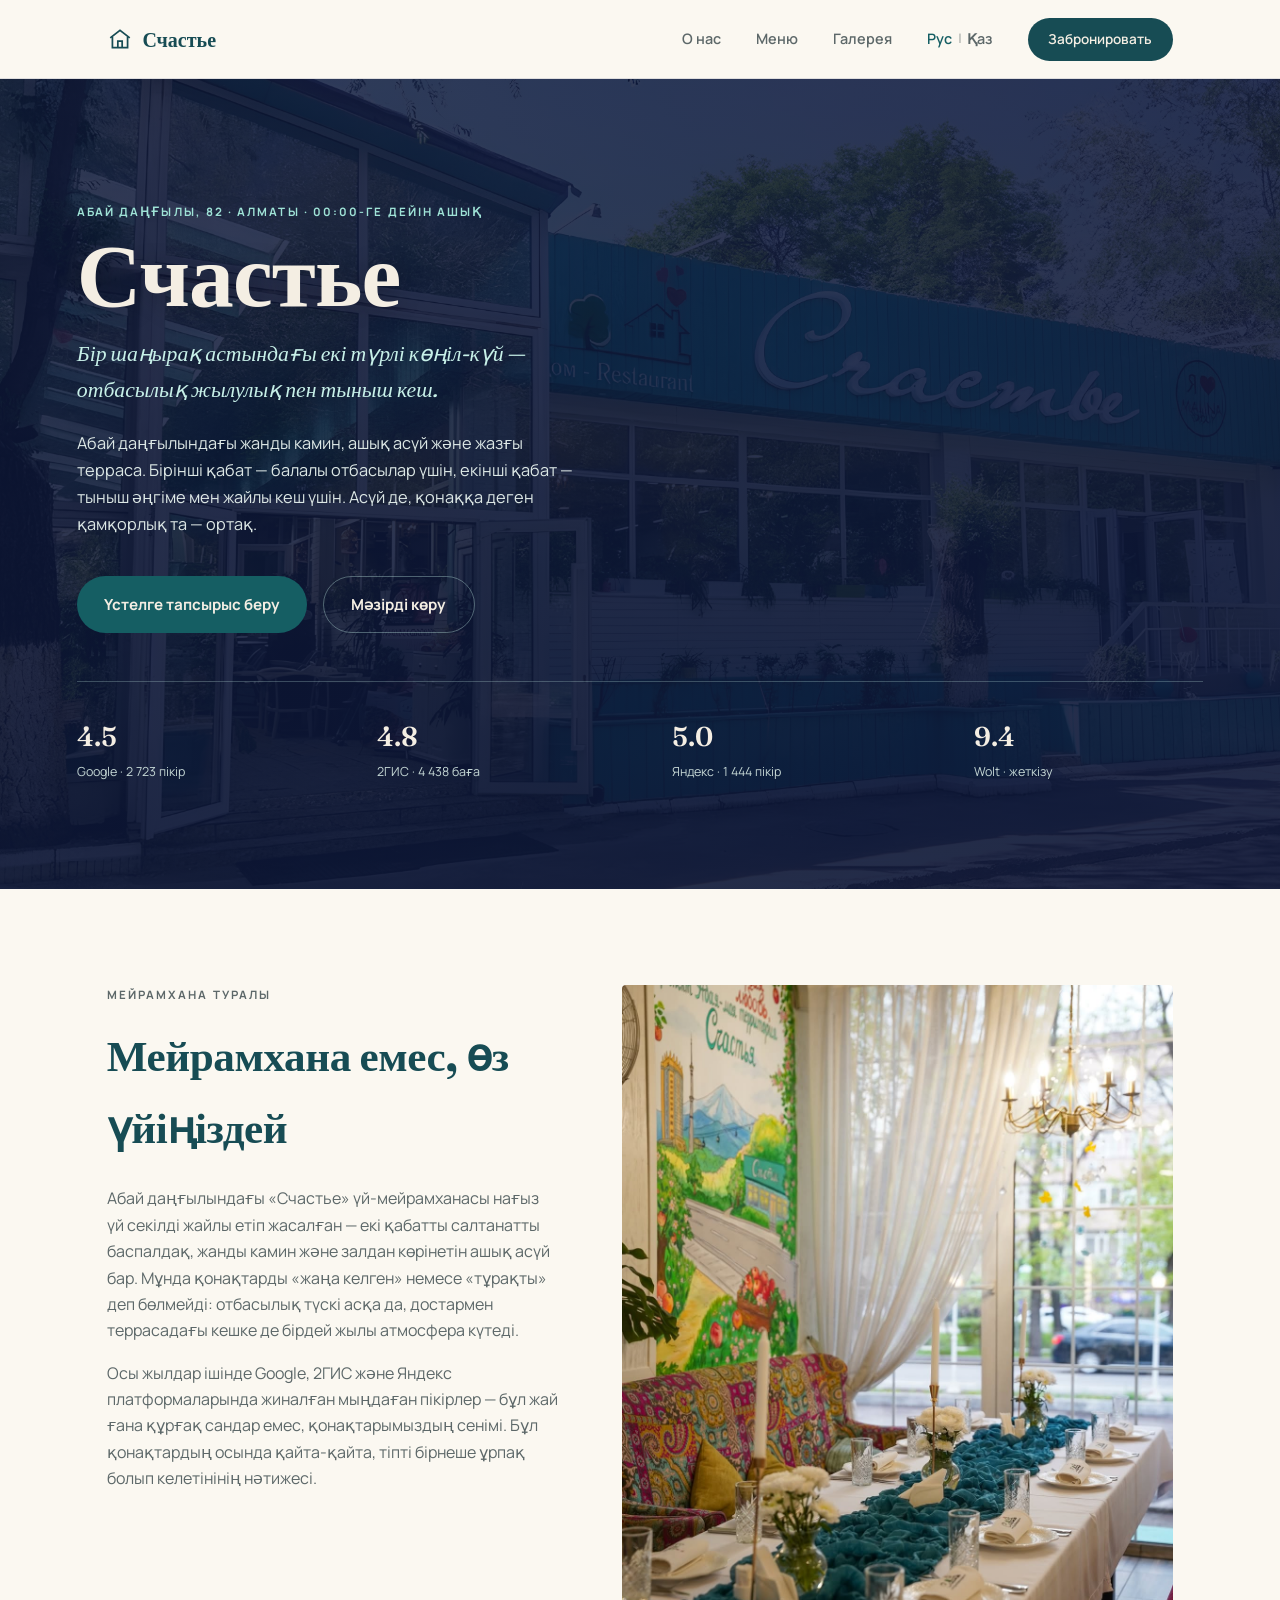
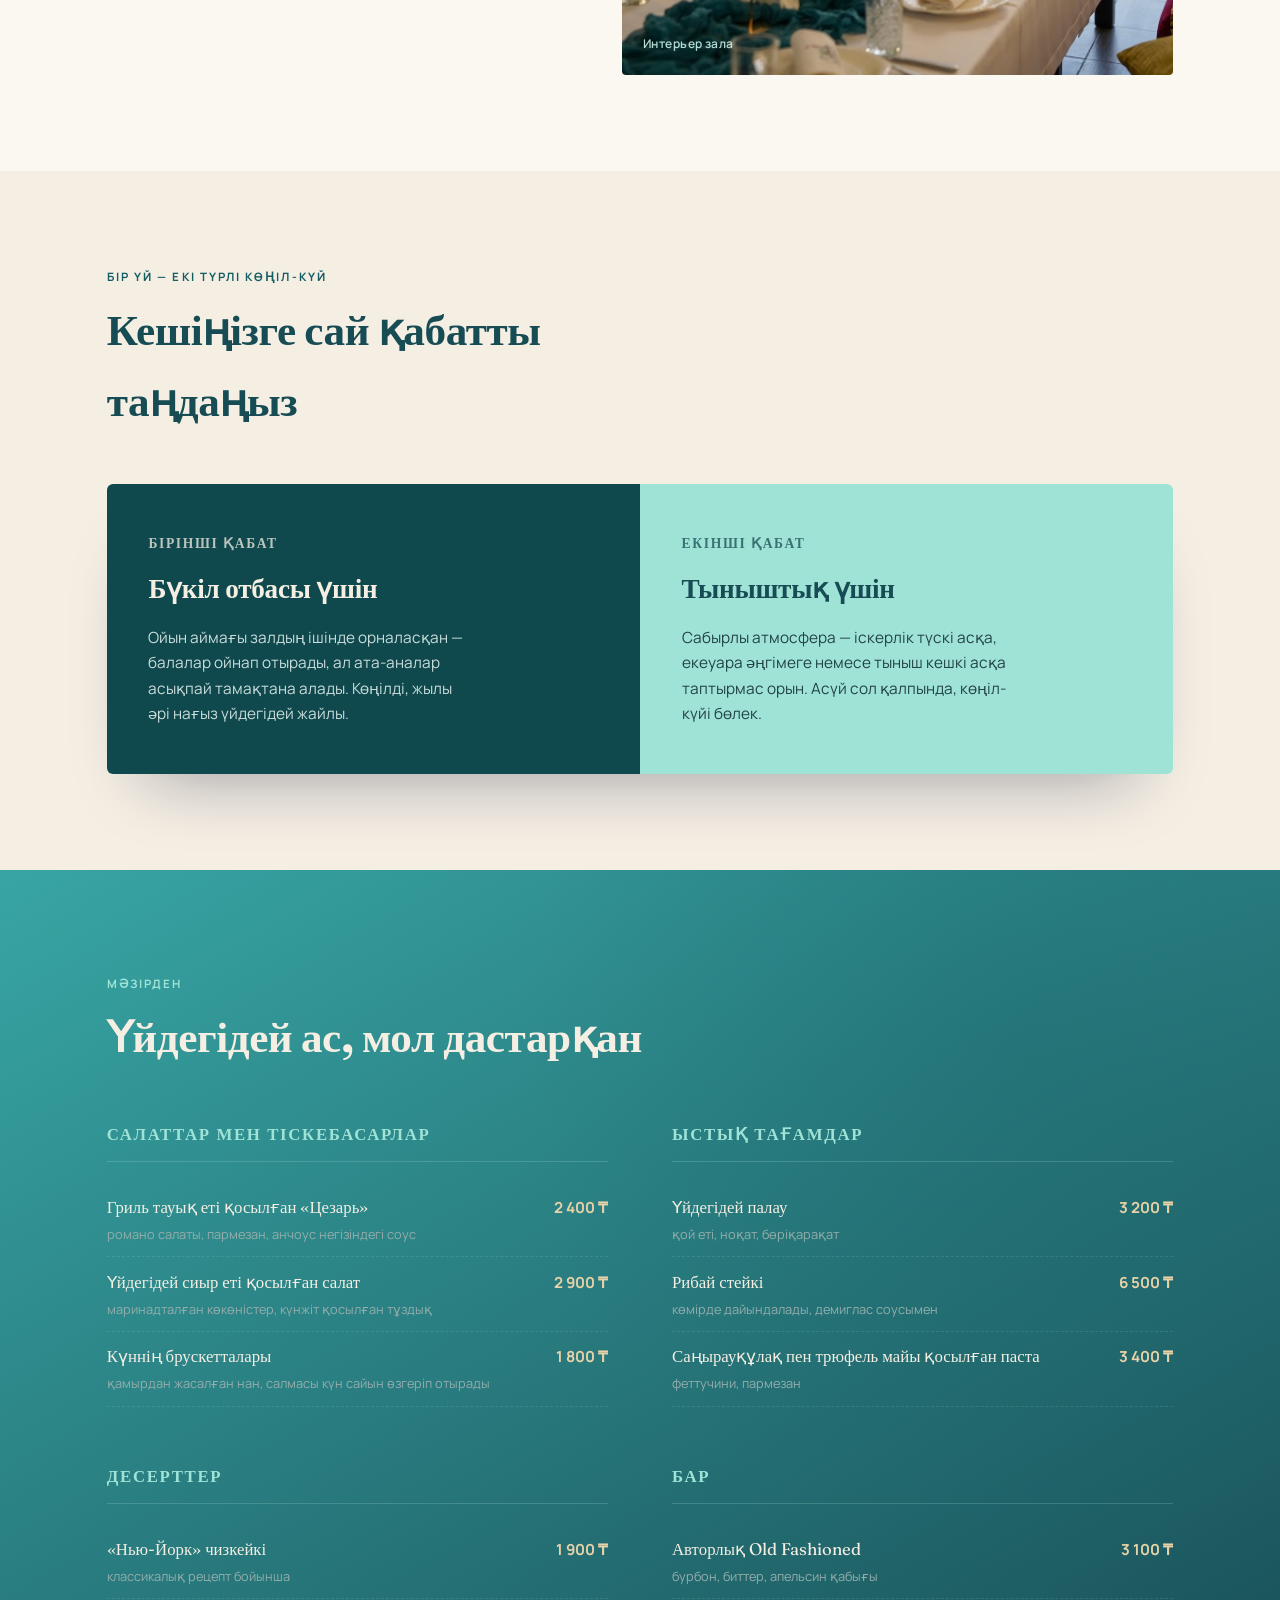
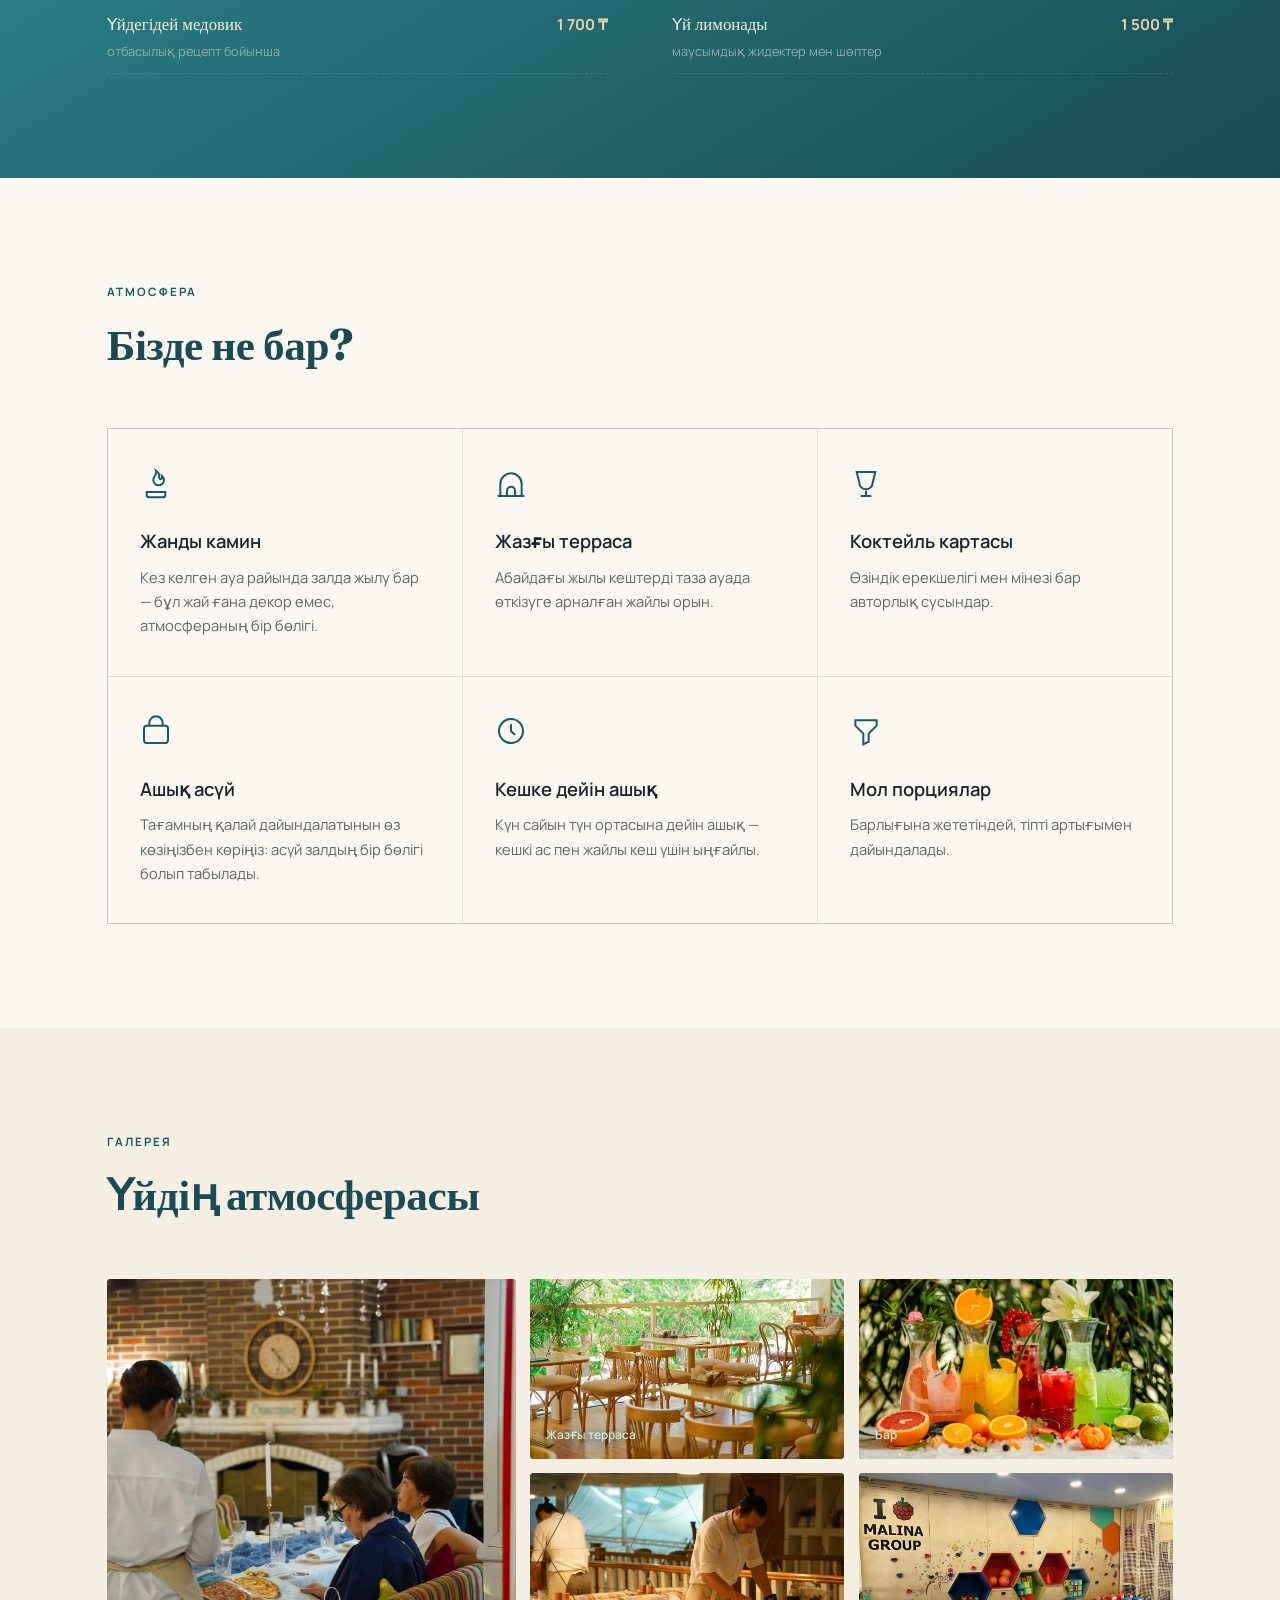
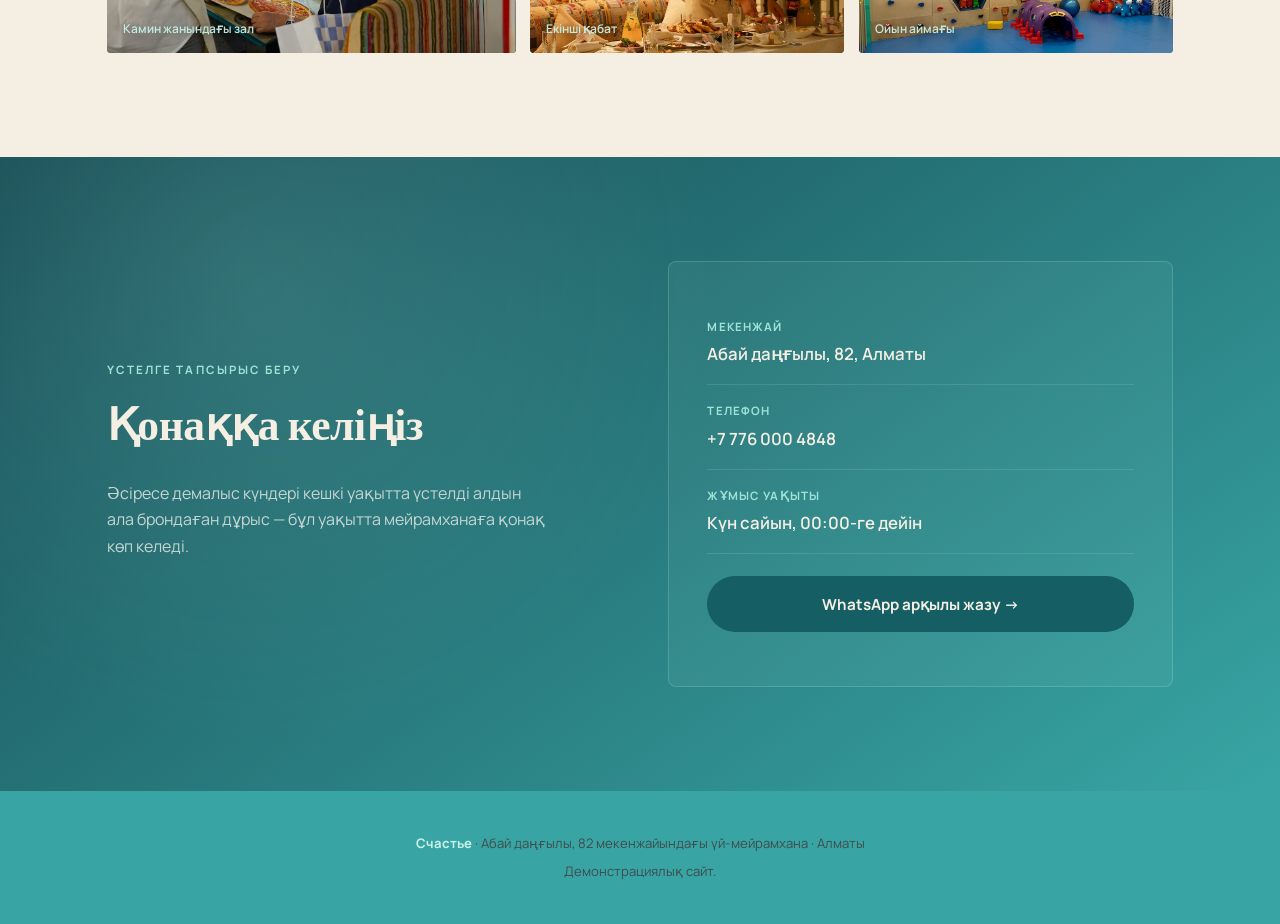
==== commit c0721e03: "Refine text and improve clarity in kk.html" ====
--- a/kk.html
+++ b/kk.html
@@ -92,16 +92,15 @@
         <h2>Мейрамхана емес, өз үйіңіздей</h2>
 
         <p>
-          Абай даңғылы «Счастье» нағыз үй секілді жайлы етіп жасалған — 
+          Абай даңғылындағы «Счастье» үй-мейрамханасы нағыз үй секілді жайлы етіп жасалған — 
           екі қабатты салтанатты баспалдақ, жанды камин және залдан көрінетін ашық асүй бар. 
           Мұнда қонақтарды «жаңа келген» немесе «тұрақты» деп бөлмейді: 
           отбасылық түскі асқа да, достармен террасадағы кешке де бірдей жылы атмосфера күтеді.
         </p>
 
         <p>
-          Осы жылдар ішінде Google, 2ГИС және Яндекс платформаларында жиналған 
-          мыңдаған пікір — жай ғана сан емес. Бұл қонақтардың осында қайта-қайта, 
-          тіпті бірнеше ұрпақ болып келетінінің нәтижесі.
+          Осы жылдар ішінде Google, 2ГИС және Яндекс платформаларында жиналған мыңдаған пікірлер — бұл жай ғана құрғақ сандар емес, қонақтарымыздың сенімі. 
+          Бұл қонақтардың осында қайта-қайта, тіпті бірнеше ұрпақ болып келетінінің нәтижесі.
         </p>
       </div>
 
@@ -293,7 +292,7 @@
           <svg class="feature-icon" viewBox="0 0 24 24" fill="none" stroke="currentColor" stroke-width="1.5"><path d="M8 21h8"/><path d="M12 17v4"/><path d="M5 3h14l-2 8a5 5 0 0 1-10 0Z"/></svg>
 
           <h4>Коктейль картасы</h4>
-          <p>Өзіндік ерекшелігі мен мінезі бар авторлық бар.</p>
+          <p>Өзіндік ерекшелігі мен мінезі бар авторлық сусындар.</p>
         </div>
 
 
@@ -301,7 +300,7 @@
           <svg class="feature-icon" viewBox="0 0 24 24" fill="none" stroke="currentColor" stroke-width="1.5"><rect x="3" y="8" width="18" height="13" rx="2"/><path d="M7 8V6a5 5 0 0 1 10 0v2"/></svg>
 
           <h4>Ашық асүй</h4>
-          <p>Тағамның қалай дайындалатынын көре аласыз — асүй залдың бір бөлігі.</p>
+          <p>Тағамның қалай дайындалатынын өз көзіңізбен көріңіз: асүй залдың бір бөлігі болып табылады.</p>
         </div>
 
 
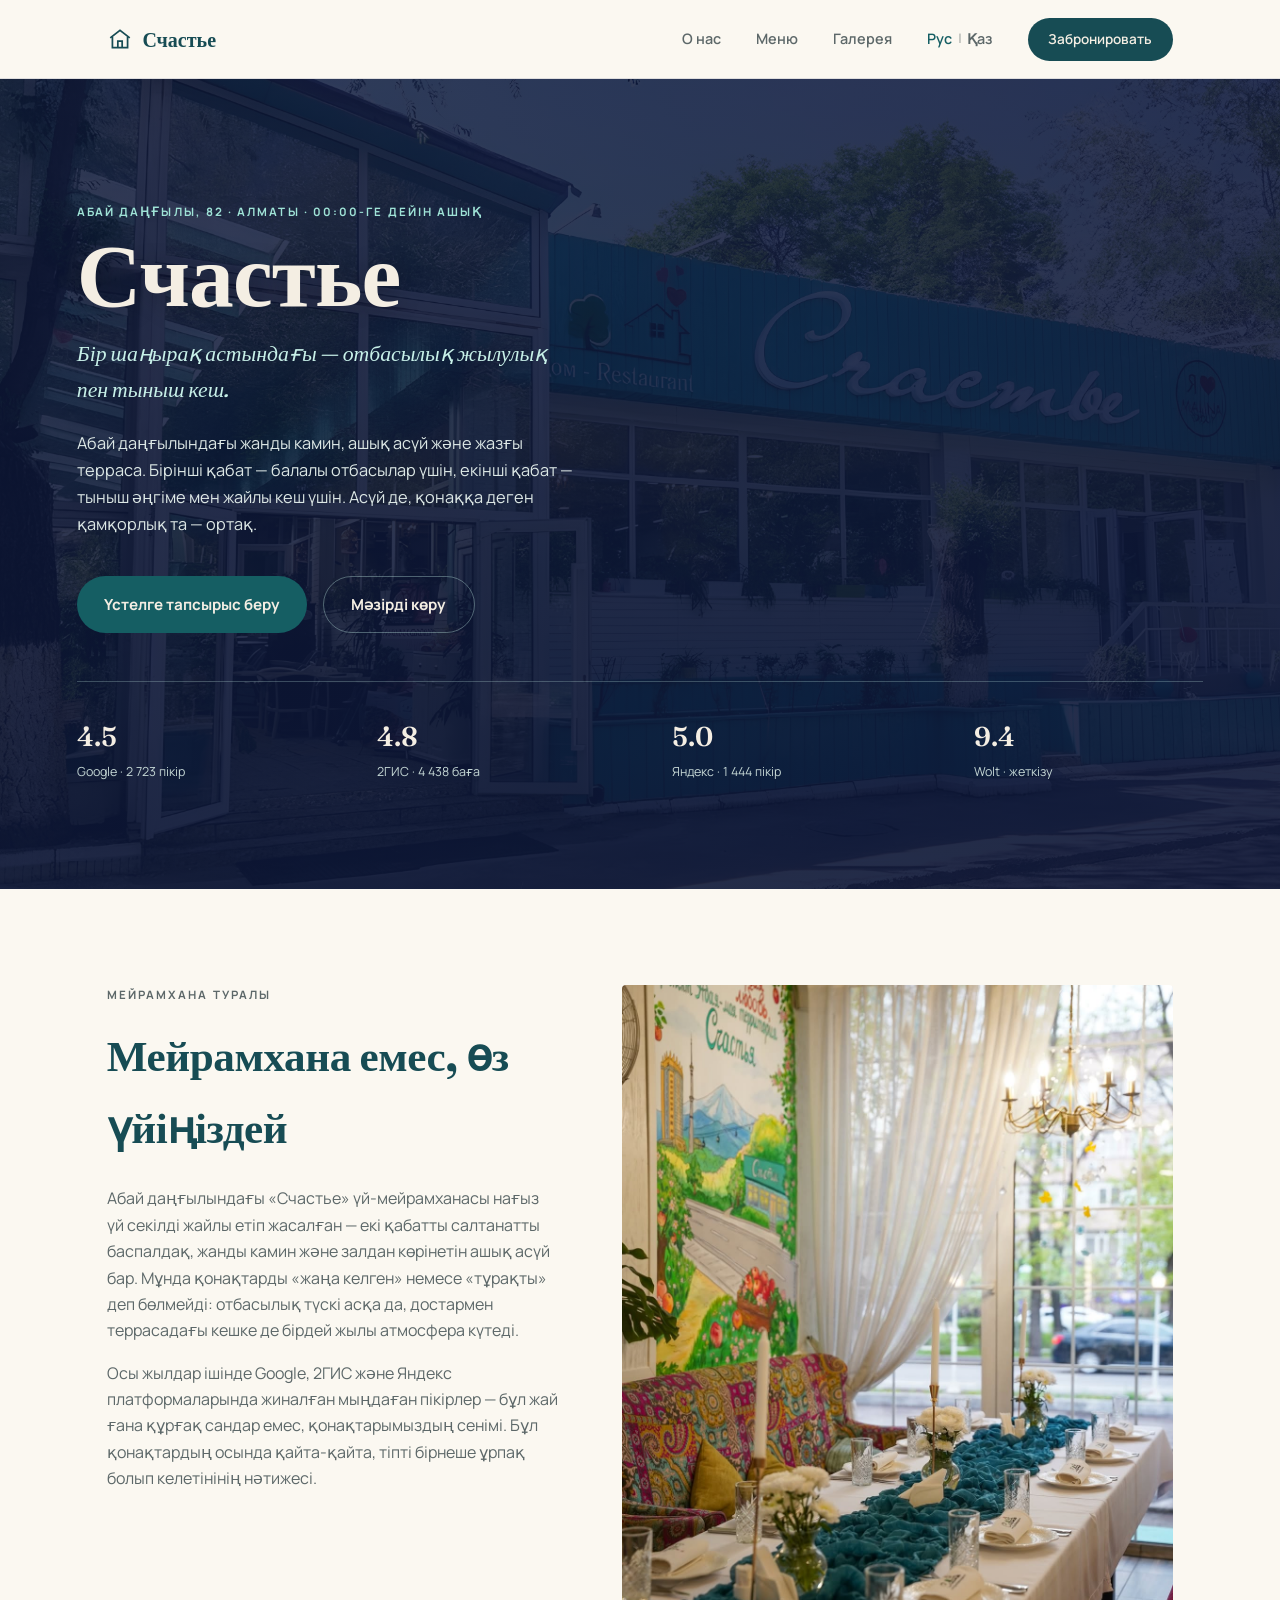
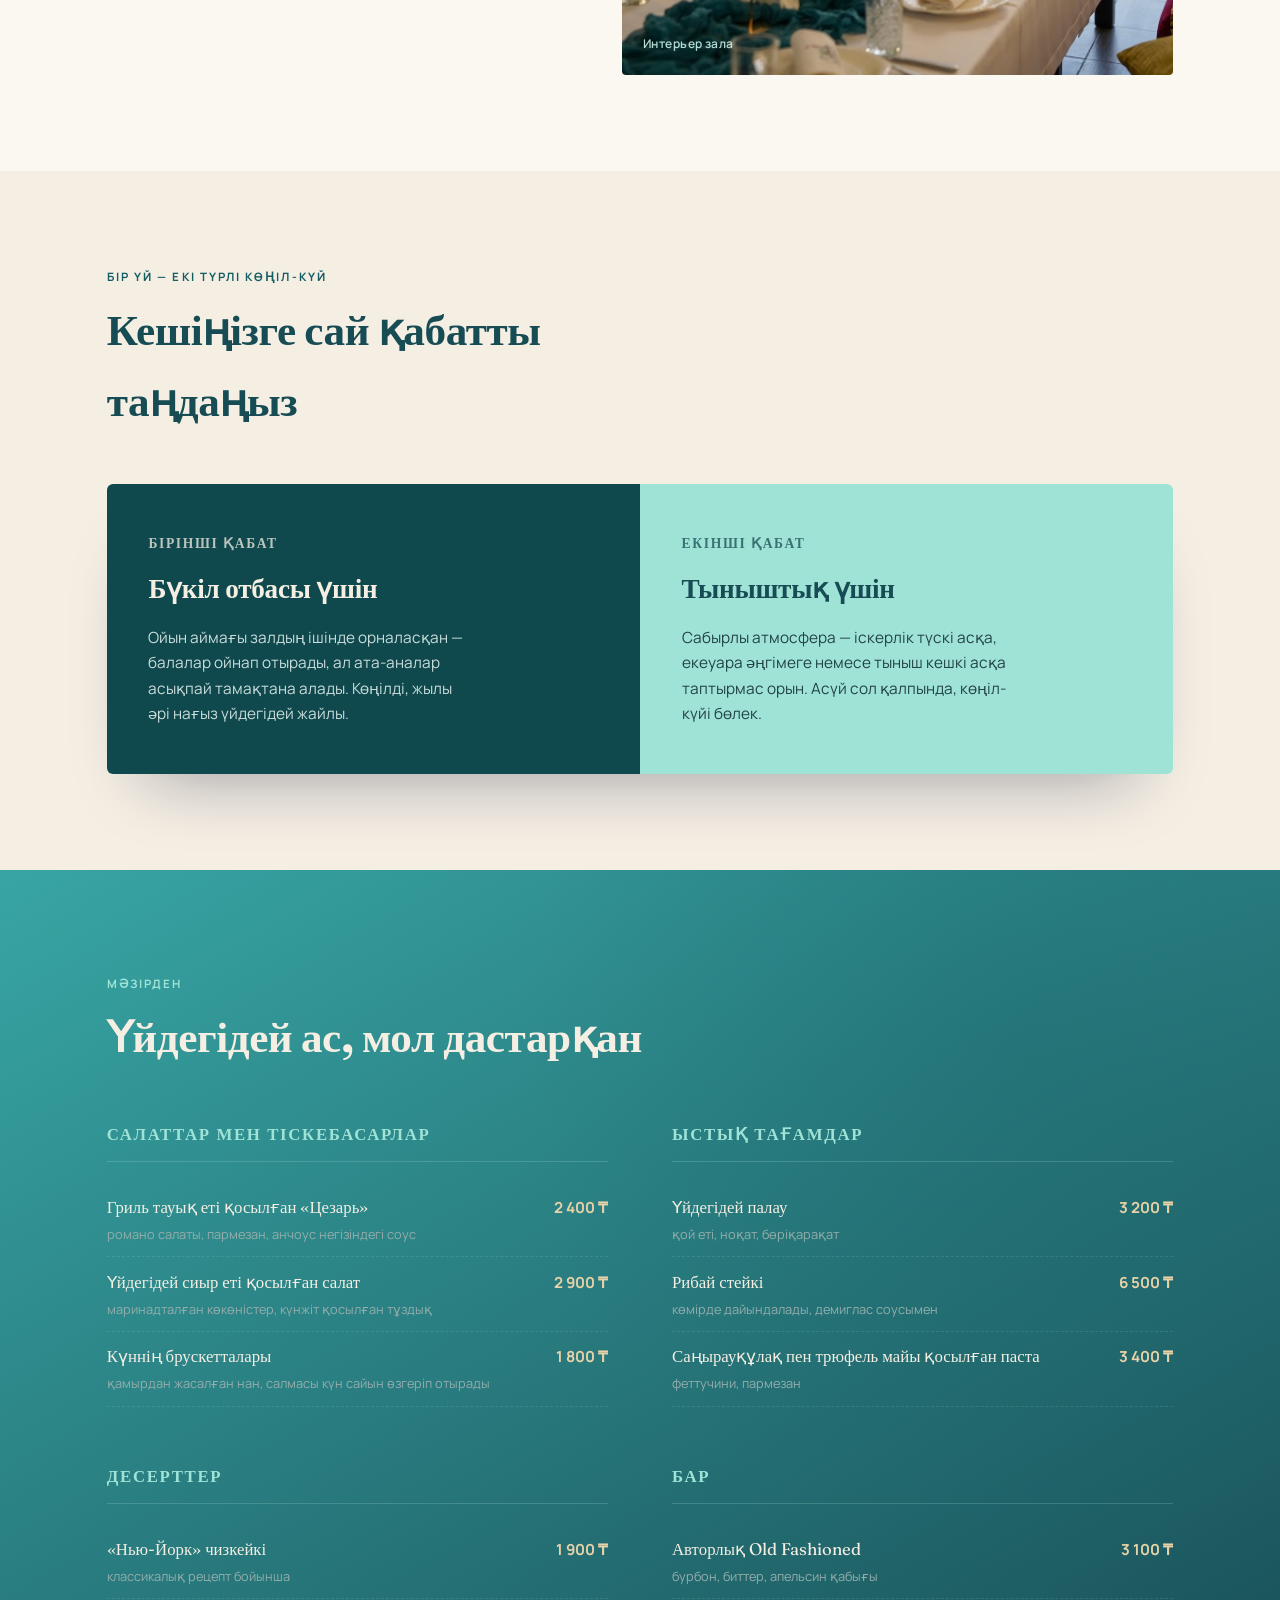
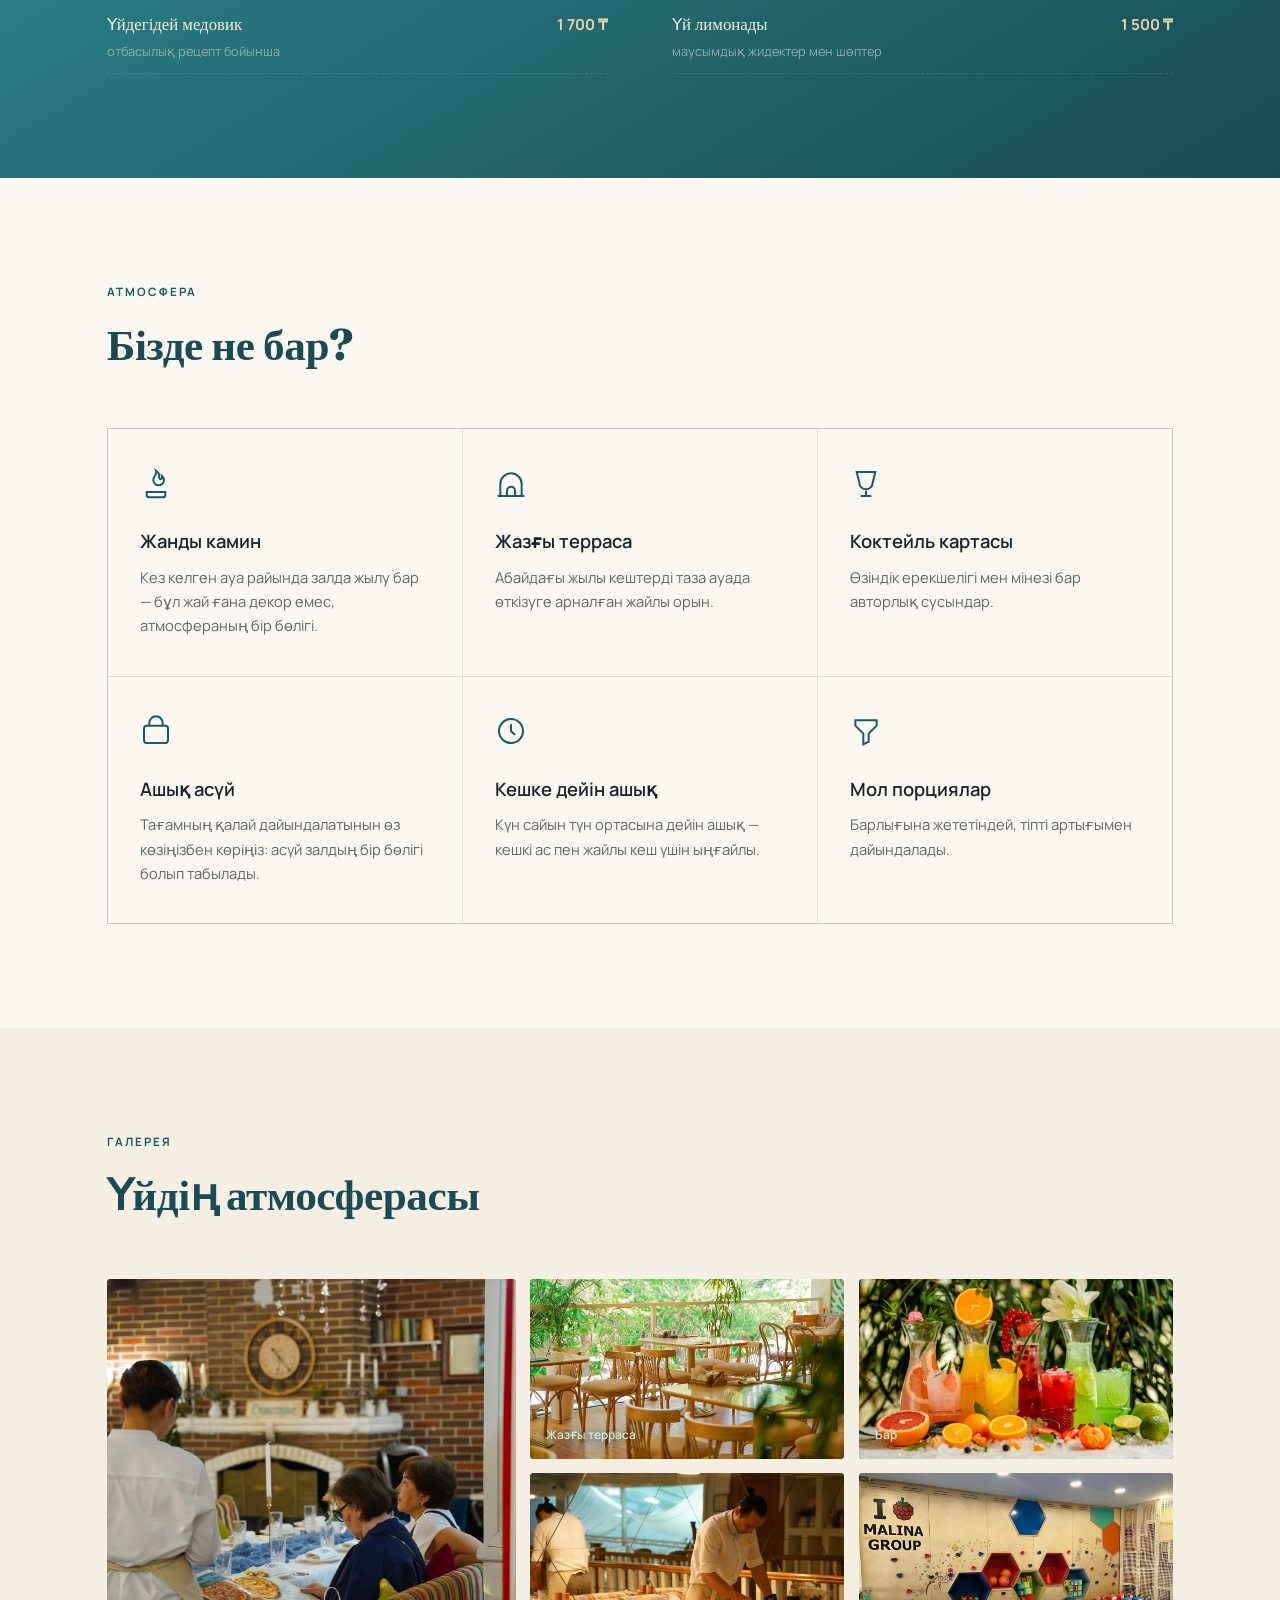
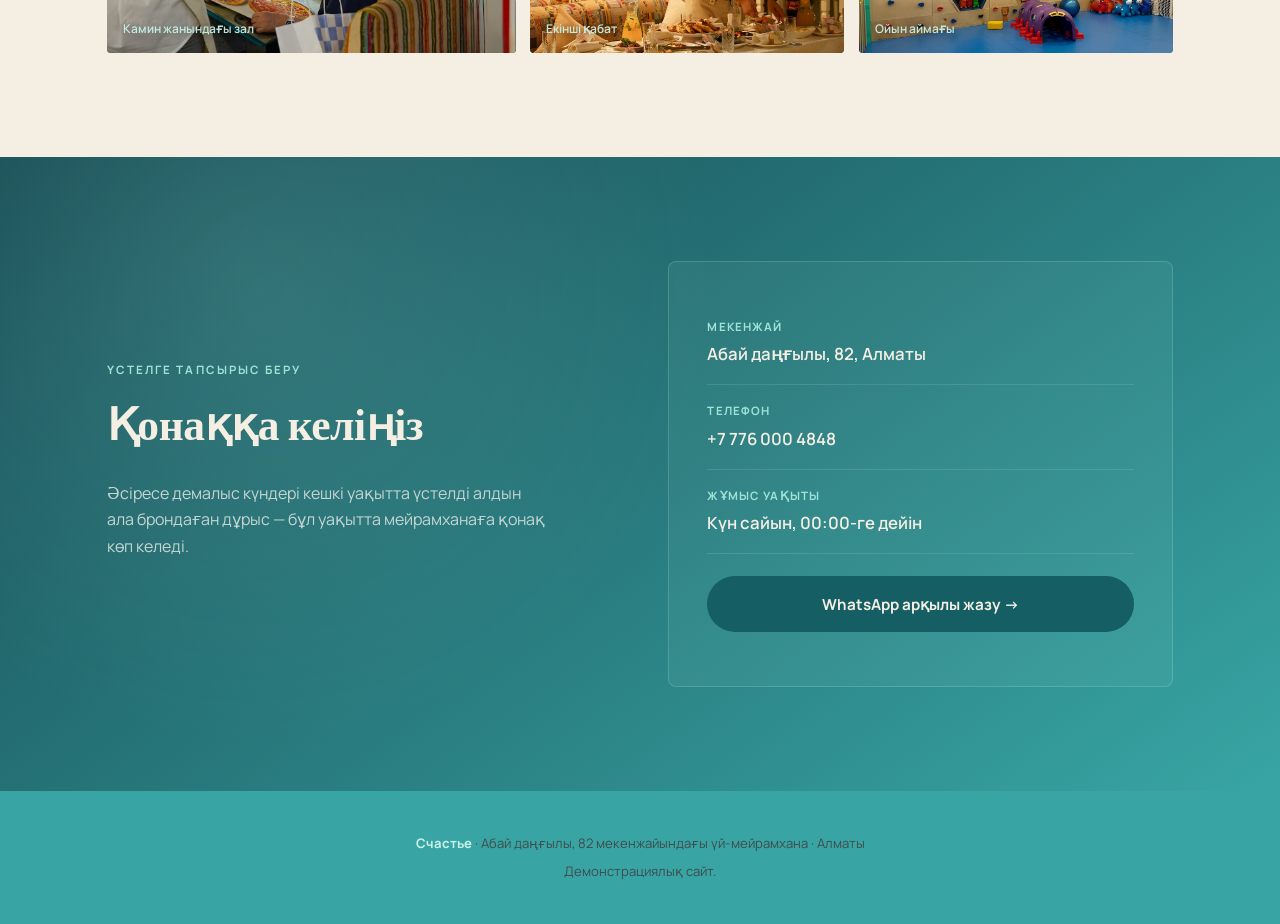
==== commit 66a2ee00: "Remove redundant phrase in kk.html" ====
--- a/kk.html
+++ b/kk.html
@@ -44,7 +44,7 @@
       <h1>Счастье</h1>
 
       <p class="dek">
-        Бір шаңырақ астындағы екі түрлі көңіл-күй — отбасылық жылулық пен тыныш кеш.
+        Бір шаңырақ астындағы — отбасылық жылулық пен тыныш кеш.
       </p>
 
       <p class="lead">
--- a/style.css
+++ b/style.css
@@ -315,3 +315,30 @@
   color: var(--ink-soft);
   opacity: 0.4;
 }
+
+media (max-width: 820px) {
+  .nav-inner {
+    padding: 0.9rem 5vw;
+    gap: 1rem;
+  }
+
+  .nav-mark {
+    flex-shrink: 0;
+  }
+
+  .nav-links {
+    margin-left: auto;
+    gap: 0.8rem;
+  }
+
+  .language-switch {
+    gap: 0.3rem;
+    font-size: 0.78rem;
+  }
+
+  .nav-cta {
+    padding: 0.55rem 0.9rem;
+    font-size: 0.78rem !important;
+    white-space: nowrap;
+  }
+}
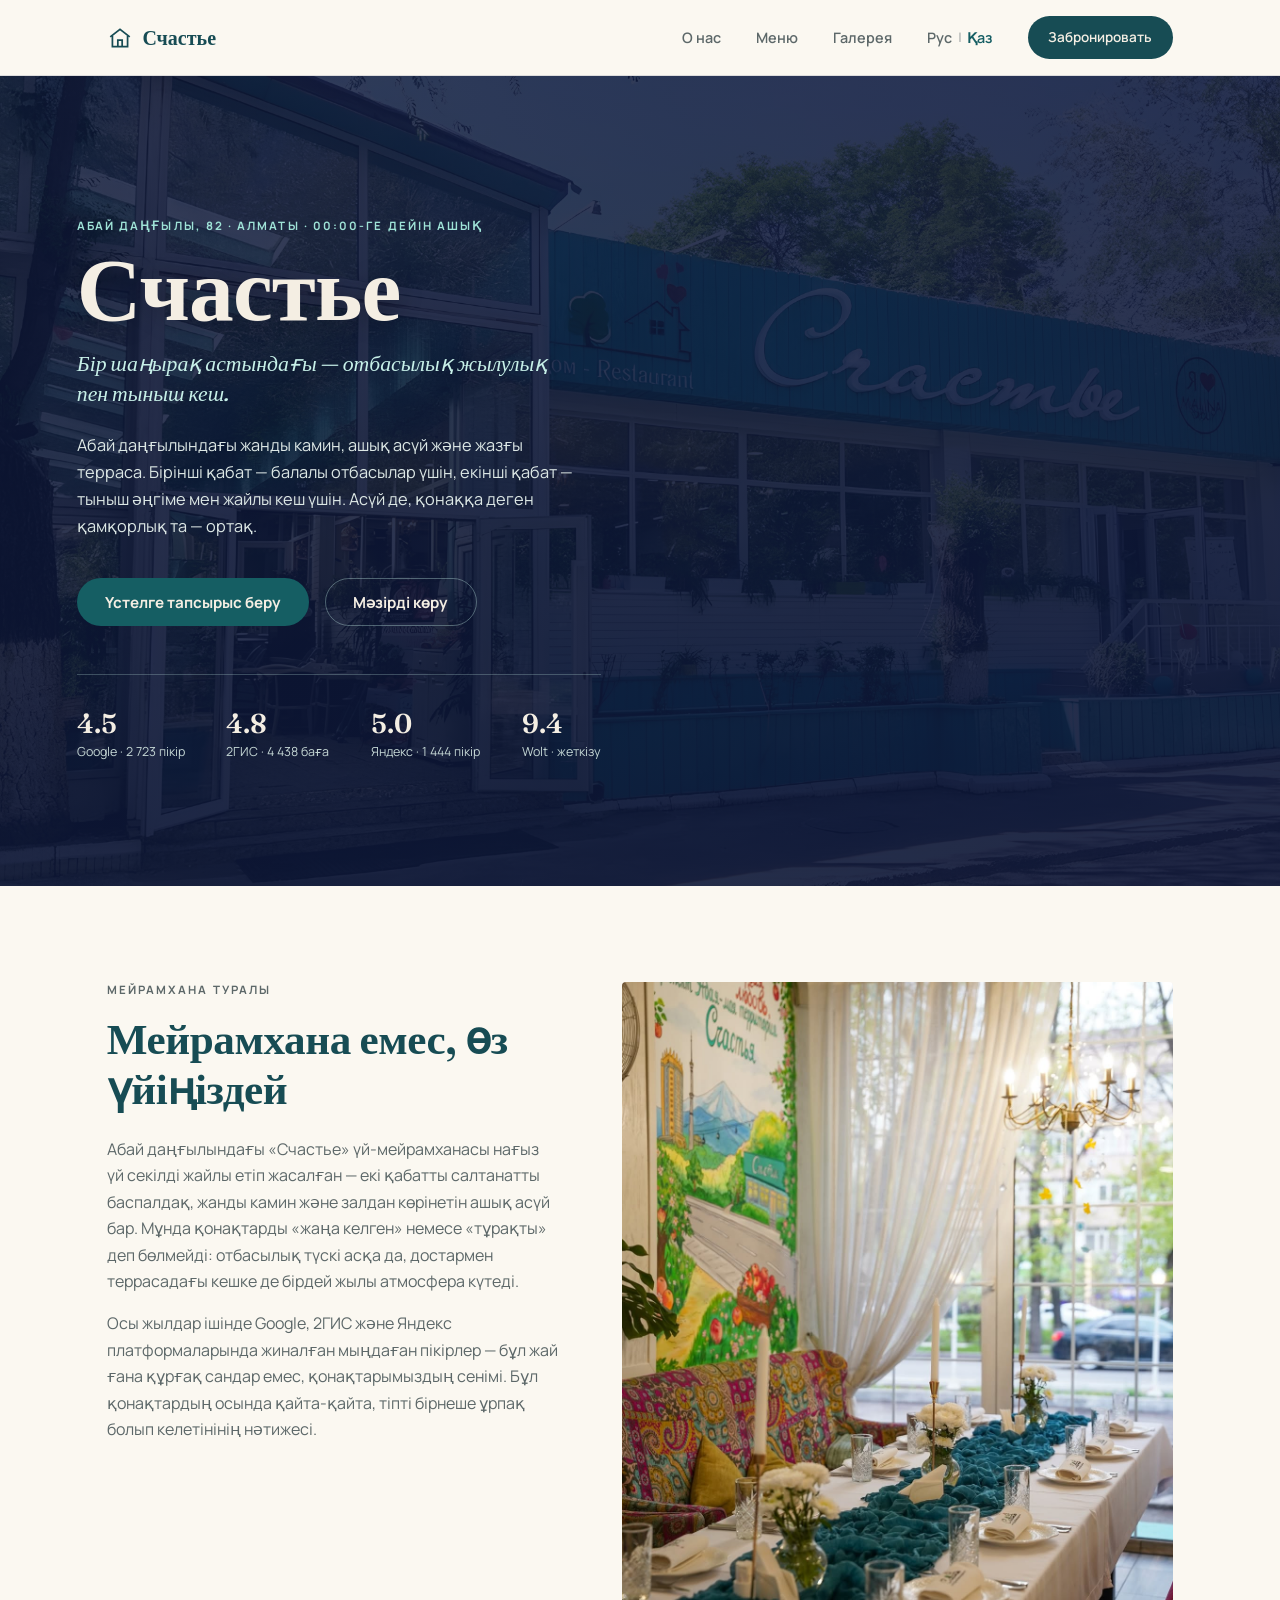
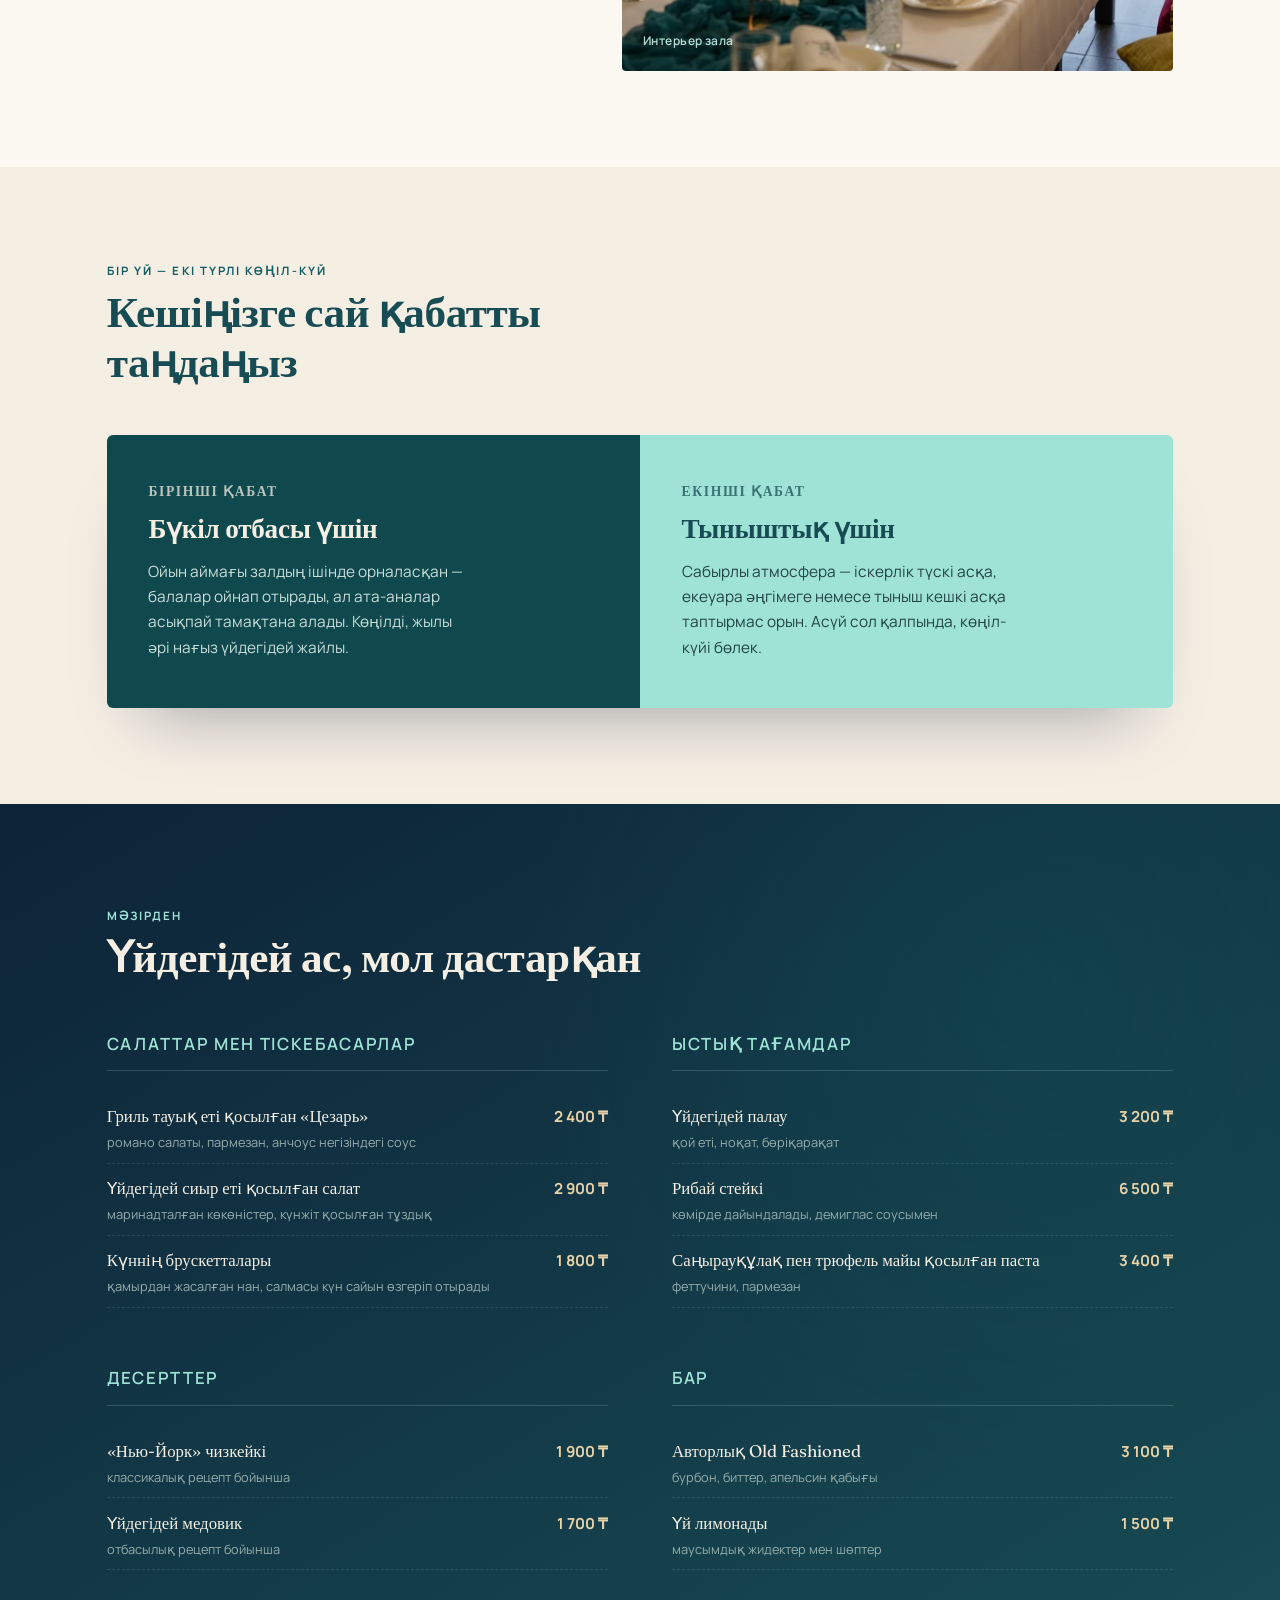
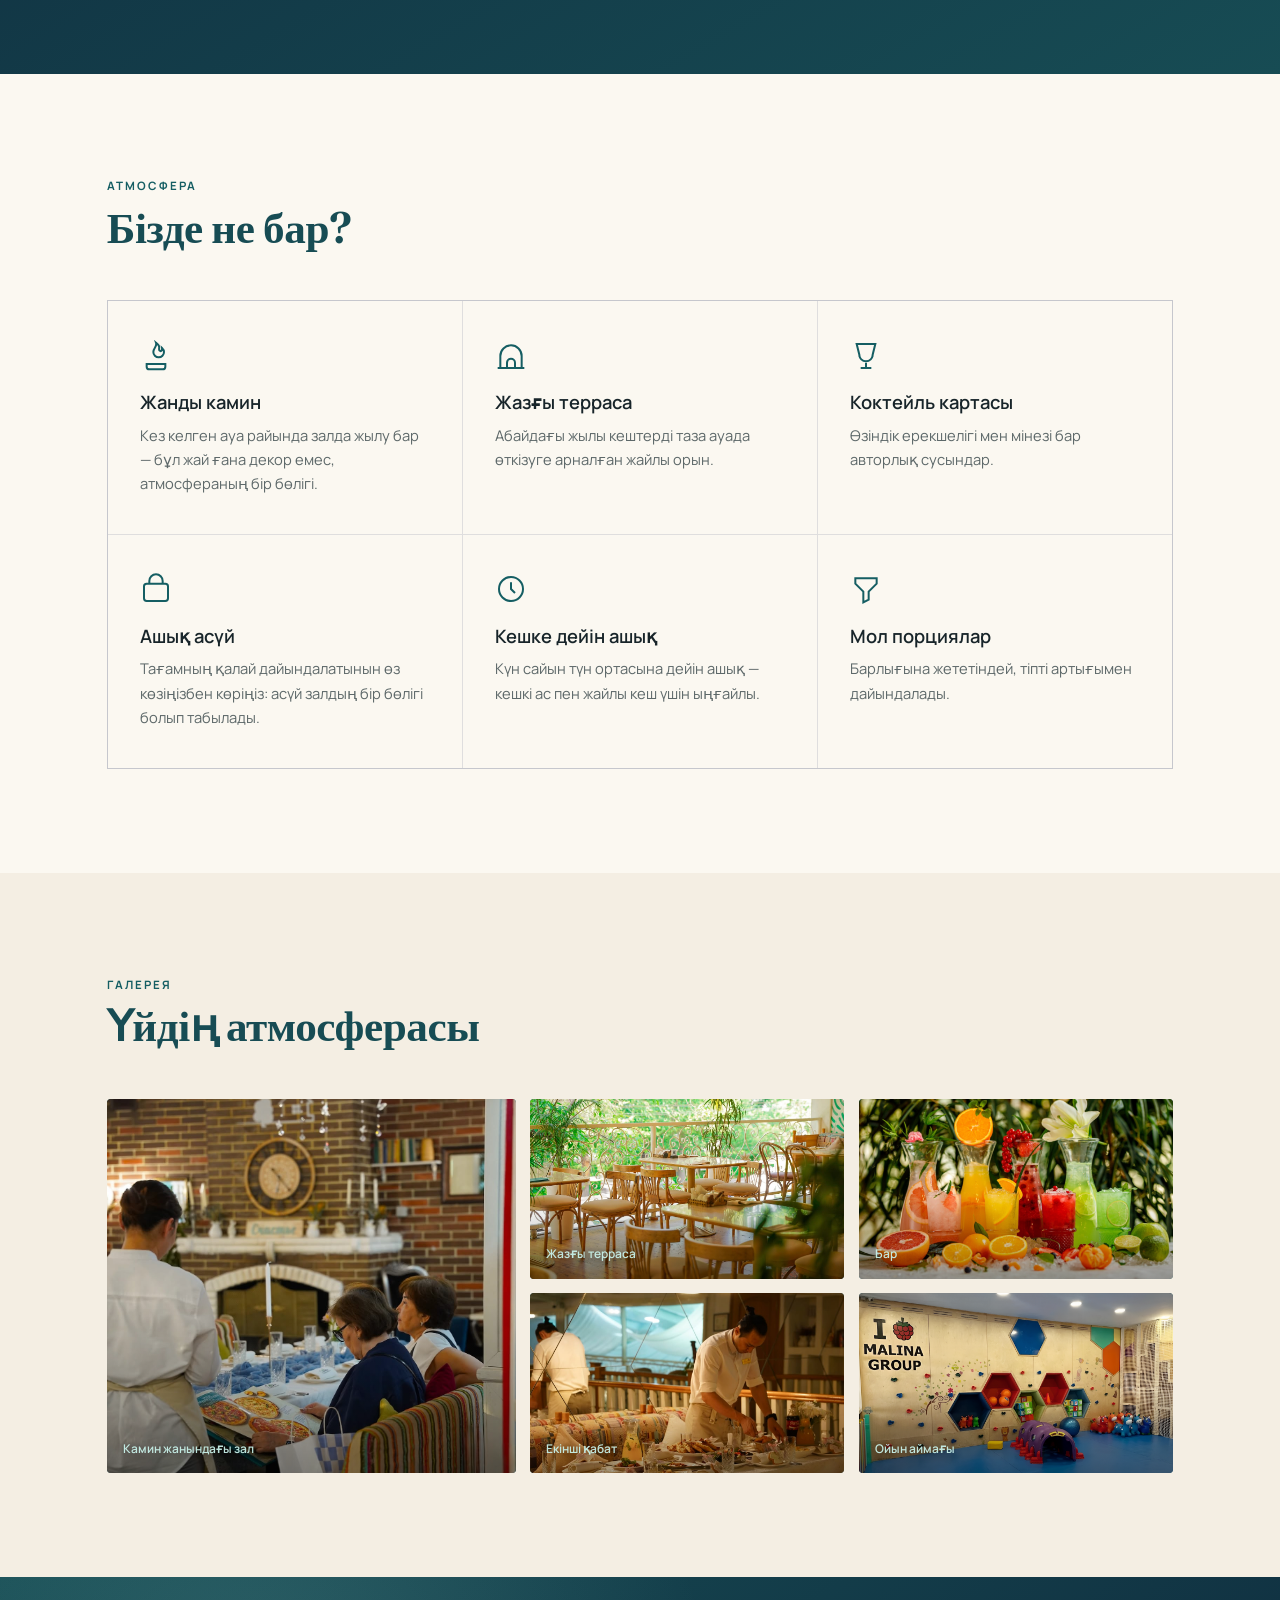
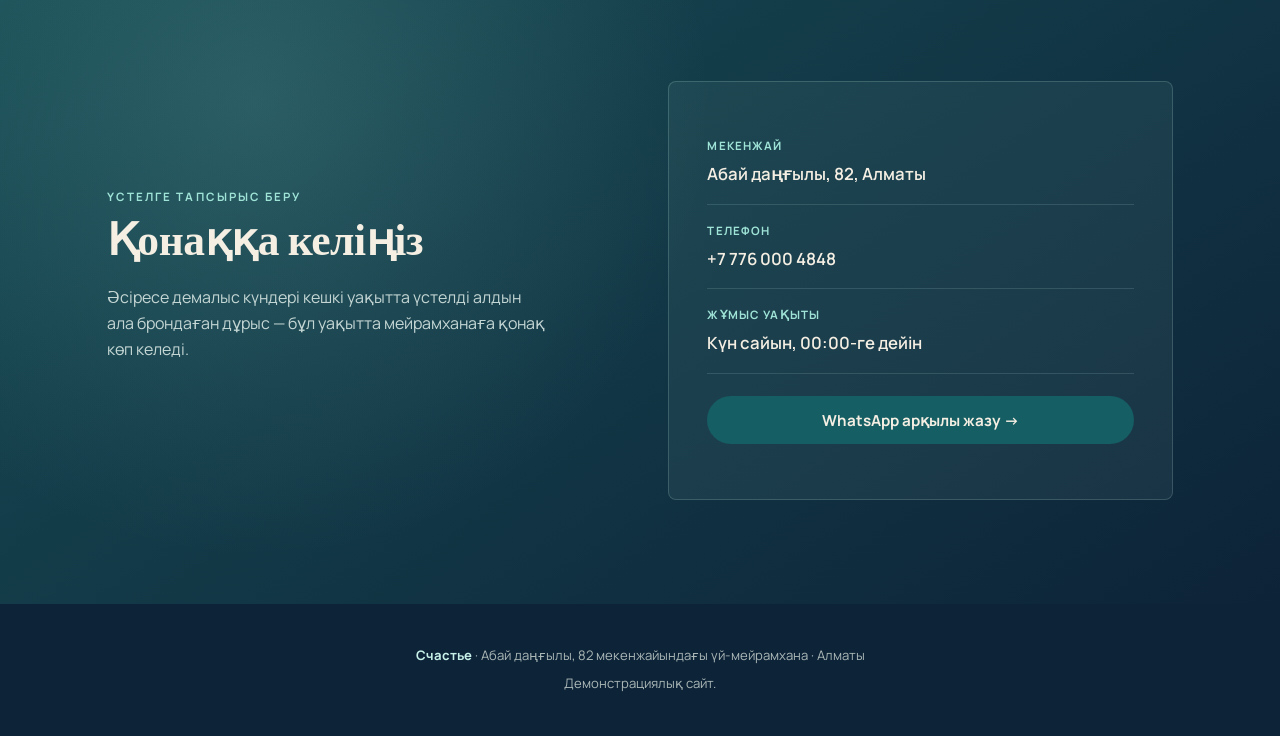
==== commit c5e1a332: "Update language switch links in kk.html" ====
--- a/kk.html
+++ b/kk.html
@@ -25,9 +25,9 @@
         <a href="#gallery">Галерея</a>
 
         <div class="language-switch">
-          <a href="./index.html" class="active">Рус</a>
+          <a href="./index.html">Рус</a>
           <span>|</span>
-          <a href="./kk.html">Қаз</a>
+          <a href="./kk.html" class="active">Қаз</a>
         </div>
 
         <a href="#contact" class="nav-cta">Забронировать</a>
--- a/style.css
+++ b/style.css
@@ -1,312 +1,262 @@
-@import url('https://fonts.googleapis.com/css2?family=Fraunces:ital,opsz,wght@0,9..144,400;0,9..144,500;0,9..144,600;0,9..144,700;1,9..144,500&family=Manrope:wght@400;500;600;700;800&display=swap');
-
-  :root{
-    --indigo:#174c54;
-    --indigo-deep:#38a5a4;
-
-    --petrol:#155E63;
-    --petrol-deep:#10494D;
-
-    --aqua:#9FE3D7;
-    --aqua-light:#C7F0E8;
-
-    --sand:#D8B982;
-    --sand-light:#E8D2A8;
-
-    --beige:#F4EEE3;
-    --paper:#FBF8F1;
-
-    --ink:#18252A;
-    --ink-soft:#5D6869;
-
-    --hairline:rgba(23,37,84,0.12);
-  }
-
-  *{ box-sizing:border-box; margin:0; padding:0; }
-  html{ scroll-behavior:smooth; }
-
-  body{
-    font-family:'Manrope', sans-serif;
-    color:var(--ink);
-    background:var(--paper);
-    line-height:1.65;
-    overflow-x:hidden;
-    font-size:16px;
-  }
-
-  h1,h2,h3{ font-family:'Fraunces', serif; letter-spacing:-0.01em; }
-  a{ color:inherit; }
-  img{ max-width:100%; display:block; }
-
-  .eyebrow{
-    font-size:0.72rem; letter-spacing:0.18em; text-transform:uppercase;
-    font-weight:700; color:var(--petrol);
-  }
-
-  .wrap{ max-width:1220px; margin:0 auto; padding:0 6vw; }
-
-  @media (prefers-reduced-motion: reduce){
-    html{ scroll-behavior:auto; }
-    *{ animation-duration:0.001ms !important; transition-duration:0.001ms !important; }
-  }
-
-  /* ---------- NAV ---------- */
-  .nav{
-    position:sticky; top:0; z-index:50;
-    background:rgba(251,248,241,0.90);
-    backdrop-filter:blur(12px);
-    border-bottom:1px solid var(--hairline);
-  }
-  .nav-inner{
-    max-width:1220px; margin:0 auto; padding:1.1rem 6vw;
-    display:flex; align-items:center; justify-content:space-between;
-  }
-  .nav-mark{
-    display:flex; align-items:center; gap:0.6rem;
-    font-family:'Fraunces', serif; font-weight:600; font-size:1.25rem;
-    color:var(--indigo); text-decoration:none;
-  }
-  .nav-mark svg{ width:26px; height:26px; }
-  .nav-links{ display:flex; align-items:center; gap:2.2rem; }
-  .nav-links a{ text-decoration:none; font-size:0.9rem; font-weight:600; color:var(--ink-soft); transition:color 0.2s ease; }
-  .nav-links a:hover{ color:var(--petrol); }
-  .nav-cta{
-    background:var(--indigo); color:var(--beige) !important;
-    padding:0.65rem 1.3rem; border-radius:100px; font-size:0.85rem !important;
-    transition:background 0.2s ease, transform 0.2s ease;
-  }
-  .nav-cta:hover{ background:var(--petrol); transform:translateY(-1px); }
-@media (max-width:820px){
-  .nav-links > a:not(.nav-cta){
-    display:none;
-  }
-
-  .nav-links .language-switch{
-    display:flex;
-  }
-}
-  /* ---------- HERO ---------- */
-  .hero{
-    background:
-      linear-gradient(160deg, rgba(13,23,56,0.82) 0%, rgba(13,23,56,0.92) 100%),
-      url('./hero.jpeg') center center / cover no-repeat;
-    background-color: var(--indigo-deep);
-
-    color:var(--beige);
-    padding:5.5rem 6vw 4.5rem;
-    position:relative;
-    min-height:90vh;
-    display:flex;
-    align-items:center;
-  }
-  .hero-inner{ max-width:1220px; margin:0 auto; width:100%; }
-  .hero .eyebrow{ color:var(--aqua); }
-  .hero h1{
-    font-size:clamp(3.2rem, 7vw, 5.6rem); line-height:0.98;
-    margin:0.6rem 0 1.1rem; color:var(--beige);
-    text-shadow: 0 2px 24px rgba(0,0,0,0.25);
-  }
-  .hero .dek{
-    font-family:'Fraunces', serif; font-style:italic; font-weight:500;
-    font-size:clamp(1.15rem, 1.7vw, 1.4rem); color:var(--aqua-light);
-    max-width:36ch; margin-bottom:1.4rem;
-  }
-  .hero p.lead{ max-width:50ch; color:#DCE7E5; font-size:1.02rem; margin-bottom:2.4rem; }
-
-  .hero-actions{ display:flex; gap:1rem; flex-wrap:wrap; margin-bottom:3rem; }
-  .btn{
-    display:inline-flex; align-items:center; gap:0.55rem; text-decoration:none;
-    font-weight:700; font-size:0.95rem; padding:0.95rem 1.7rem; border-radius:100px;
-    transition:transform 0.2s ease, background 0.2s ease, border-color 0.2s ease, color 0.2s ease;
-  }
-  .btn-primary{ background:var(--petrol); color:var(--beige); }
-  .btn-primary:hover{ background:#1B7378; transform:translateY(-2px); }
-  .btn-ghost{ border:1px solid rgba(199,240,232,0.35); color:var(--beige); }
-  .btn-ghost:hover{ border-color:var(--aqua); color:var(--aqua); }
-
-  .stat-row{
-    display:grid; grid-template-columns:repeat(4, auto); gap:2.6rem;
-    border-top:1px solid rgba(199,240,232,0.25); padding-top:2rem;
-  }
-  .stat .num{ font-family:'Fraunces', serif; font-size:1.7rem; color:var(--beige); font-weight:600; }
-  .stat .cap{ font-size:0.78rem; color:#C4D6D4; margin-top:0.2rem; }
-  @media (max-width:760px){ .stat-row{ grid-template-columns:repeat(2, auto); row-gap:1.6rem; } }
-
-  /* ---------- ABOUT ---------- */
-  .about{ padding:6rem 0; background:var(--paper); }
-  .about-grid{ display:grid; grid-template-columns:0.9fr 1.1fr; gap:4rem; align-items:start; }
-  .about h2{ font-size:clamp(2rem, 3.4vw, 2.7rem); color:var(--indigo); margin:0.6rem 0 1.4rem; }
-  .about p{ color:var(--ink-soft); max-width:52ch; margin-bottom:1rem; }
-.about-visual{
-  aspect-ratio:4/5;
-  border-radius:4px;
-  position:relative;
-  overflow:hidden;
-  background:var(--indigo);
-}
-
-.about-visual img{
-  width:100%;
-  height:100%;
-  display:block;
-  object-fit:cover;
-  object-position:center;
-}
-
-.about-visual::after{
-  content:"Интерьер зала";
-  position:absolute;
-  left:1.3rem;
-  bottom:1.3rem;
-  right:1.3rem;
-
-  color:var(--aqua-light);
-  font-size:0.75rem;
-  letter-spacing:0.04em;
-  font-weight:600;
-  opacity:0.9;
-
-  z-index:1;
-}  @media (max-width:820px){ .about-grid{ grid-template-columns:1fr; } .about-visual{ order:-1; aspect-ratio:16/9; } }
-
-  /* ---------- FLOORS ---------- */
-  .floors{ background:var(--beige); padding:6rem 0; }
-  .section-head{ max-width:60ch; margin-bottom:3rem; }
-  .section-head h2{ font-size:clamp(2rem, 3.4vw, 2.7rem); color:var(--indigo); margin-top:0.5rem; }
-
-  .floor-split{ display:grid; grid-template-columns:1fr 1fr; border-radius:6px; overflow:hidden; box-shadow:0 40px 70px -40px rgba(13,23,56,0.40); }
-  .floor-card{ padding:3rem 2.6rem; position:relative; }
-  .floor-card.f1{ background:var(--petrol-deep); color:var(--beige); }
-  .floor-card.f2{ background:var(--aqua); color:var(--indigo); }
-  .floor-number{ font-family:'Fraunces', serif; font-size:0.85rem; letter-spacing:0.12em; text-transform:uppercase; opacity:0.75; margin-bottom:0.7rem; font-weight:600; }
-  .floor-card h3{ font-size:1.7rem; margin-bottom:0.9rem; }
-  .floor-card p{ max-width:36ch; font-size:0.96rem; }
-  .floor-card.f1 p{ color:#C8DCDA; }
-  .floor-card.f2 p{ color:#234447; }
-  @media (max-width:760px){ .floor-split{ grid-template-columns:1fr; } }
-
-  /* ---------- MENU ---------- */
-  .menu{
-    background: radial-gradient(circle at 80% 20%, rgba(21,94,99,0.24), transparent 40%), linear-gradient(150deg, var(--indigo-deep), var(--indigo));
-    color:var(--beige); padding:6.5rem 0;
-  }
-  .menu .eyebrow{ color:var(--aqua); }
-  .menu .section-head h2{ color:var(--beige); }
-  .menu-note{ color:#9EB8B7; font-size:0.88rem; max-width:52ch; margin-top:-1.6rem; margin-bottom:3rem; }
-
-  .menu-columns{ display:grid; grid-template-columns:repeat(2, 1fr); gap:3.5rem 4rem; }
-  .menu-cat h3{ font-size:1.05rem; text-transform:uppercase; letter-spacing:0.1em; color:var(--aqua); font-weight:600; margin-bottom:1.3rem; border-bottom:1px solid rgba(199,240,232,0.18); padding-bottom:0.8rem; }
-  .menu-item{ display:flex; justify-content:space-between; align-items:baseline; gap:1rem; padding:0.7rem 0; border-bottom:1px dashed rgba(199,240,232,0.12); }
-  .menu-item .name{ font-family:'Fraunces', serif; font-size:1.05rem; }
-  .menu-item .desc{ display:block; font-family:'Manrope', sans-serif; font-size:0.8rem; color:#94ADAC; margin-top:0.15rem; }
-  .menu-item .price{ font-weight:700; white-space:nowrap; color:var(--sand-light); font-size:0.95rem; }
-  @media (max-width:760px){ .menu-columns{ grid-template-columns:1fr; } }
-
-  /* ---------- FEATURES ---------- */
-  .features{ background:var(--paper); padding:6.5rem 0; }
-  .features .section-head h2{ color:var(--indigo); }
-  .feature-grid{ display:grid; grid-template-columns:repeat(3, 1fr); gap:1px; background:var(--hairline); border:1px solid var(--hairline); }
-  .feature-card{ background:var(--paper); padding:2.4rem 2rem; transition:background 0.25s ease, transform 0.25s ease; }
-  .feature-card:hover{ background:#F2F8F5; transform:translateY(-2px); }
-  .feature-icon{ width:32px; height:32px; margin-bottom:1.2rem; color:var(--petrol); }
-  .feature-card h4{ font-size:1.15rem; font-weight:600; margin-bottom:0.5rem; color:var(--ink); }
-  .feature-card p{ font-size:0.92rem; color:var(--ink-soft); }
-  @media (max-width:900px){ .feature-grid{ grid-template-columns:repeat(2,1fr); } }
-  @media (max-width:600px){ .feature-grid{ grid-template-columns:1fr; } }
-
-  /* ---------- GALLERY ---------- */
-  .gallery{ background:var(--beige); padding:6.5rem 0; }
-  .gallery .section-head h2{ color:var(--indigo); }
-  .gallery-grid{ display:grid; grid-template-columns:1.3fr 1fr 1fr; grid-template-rows:auto auto; gap:0.9rem; }
-.g-tile{
-  position:relative;
-  border-radius:4px;
-  overflow:hidden;
-  min-height:180px;
-  background:var(--indigo);
-}
-
-.g-tile img{
-  width:100%;
-  height:100%;
-  display:block;
-
-  position:absolute;
-  inset:0;
-
-  object-fit:cover;
-  object-position:center;
-
-  z-index:0;
-}
-
-.g-tile span{
-  position:absolute;
-  left:1rem;
-  bottom:0.9rem;
-
-  color:var(--aqua-light);
-  font-size:0.75rem;
-  font-weight:600;
-
-  opacity:0.95;
-
-  z-index:2;
-
-  text-shadow:0 2px 10px rgba(0,0,0,0.55);
-}
-
-/* Большая плитка сохраняет EXACT grid position */
-.g-tile.a{
-  grid-row:span 2;
-}
-
-/* Остальные плитки сохраняют свои original positions */
-.g-tile.b{}
-.g-tile.c{}
-.g-tile.d{}
-.g-tile.e{}  @media (max-width:820px){ .gallery-grid{ grid-template-columns:1fr 1fr; } .g-tile.a{ grid-column:span 2; grid-row:auto; min-height:220px; } }
-
-  /* ---------- CONTACT ---------- */
-  .contact{ background:radial-gradient(circle at 20% 20%, rgba(159,227,215,0.16), transparent 40%), linear-gradient(145deg, var(--indigo), var(--indigo-deep)); color:var(--beige); padding:6.5rem 0; }
-  .contact-grid{ display:grid; grid-template-columns:1fr 1fr; gap:3.5rem; align-items:center; }
-  .contact .eyebrow{ color:var(--aqua); }
-  .contact h2{ font-size:clamp(2rem, 3.4vw, 2.8rem); margin:0.6rem 0 1.2rem; color:var(--beige); }
-  .contact p.lead{ color:#C4D6D4; max-width:44ch; margin-bottom:1.8rem; }
-
-  .contact-card{ background:rgba(199,240,232,0.06); border:1px solid rgba(199,240,232,0.18); border-radius:8px; padding:2.4rem; }
-  .c-row{ padding:1rem 0; border-bottom:1px solid rgba(199,240,232,0.14); }
-  .c-row:last-of-type{ border-bottom:none; }
-  .c-row .label{ font-size:0.72rem; letter-spacing:0.1em; text-transform:uppercase; color:var(--aqua); font-weight:700; margin-bottom:0.3rem; }
-  .c-row .value{ font-size:1.05rem; font-weight:600; text-decoration:none; color:var(--beige); }
-  .c-row .value:hover{ color:var(--aqua); }
-  @media (max-width:820px){ .contact-grid{ grid-template-columns:1fr; } }
-
-  /* ---------- FOOTER ---------- */
-  footer{ background:var(--indigo-deep); color:#404c4c; text-align:center; padding:2.6rem 6vw; font-size:0.82rem; }
-  footer strong{ color:var(--aqua-light); }
-
-
-/* LANG SWITCH */
+@import url("https://fonts.googleapis.com/css2?family=Fraunces:opsz,wght@9..144,400;9..144,500;9..144,600;9..144,700&family=Manrope:wght@400;500;600;700;800&display=swap");
+
+/* =========================================================
+   ROOT VARIABLES
+   ========================================================= */
+
+:root {
+  --indigo: #174c54;
+  --indigo-deep: #0d2338;
+
+  --petrol: #155e63;
+  --petrol-deep: #10494d;
+
+  --aqua: #9fe3d7;
+  --aqua-light: #c7f0e8;
+
+  --sand: #d8b982;
+  --sand-light: #e8d2a8;
+
+  --beige: #f4eee3;
+  --paper: #fbf8f1;
+
+  --ink: #18252a;
+  --ink-soft: #5d6869;
+
+  --hairline: rgba(23, 37, 84, 0.12);
+
+  --radius-sm: 4px;
+  --radius-md: 8px;
+  --radius-pill: 999px;
+
+  --container: 1220px;
+
+  --transition-fast: 0.2s ease;
+  --transition-normal: 0.25s ease;
+}
+
+/* =========================================================
+   RESET
+   ========================================================= */
+
+*,
+*::before,
+*::after {
+  box-sizing: border-box;
+  margin: 0;
+  padding: 0;
+}
+
+html {
+  scroll-behavior: smooth;
+  scroll-padding-top: 80px;
+}
+
+body {
+  width: 100%;
+  min-width: 320px;
+  max-width: 100%;
+  overflow-x: hidden;
+
+  font-family: "Manrope", sans-serif;
+  font-size: 16px;
+  line-height: 1.65;
+  color: var(--ink);
+  background: var(--paper);
+
+  -webkit-font-smoothing: antialiased;
+  text-rendering: optimizeLegibility;
+}
+
+img,
+svg {
+  display: block;
+  max-width: 100%;
+}
+
+img {
+  height: auto;
+}
+
+button,
+input,
+textarea,
+select {
+  font: inherit;
+}
+
+button {
+  cursor: pointer;
+}
+
+a {
+  color: inherit;
+}
+
+h1,
+h2,
+h3 {
+  font-family: "Fraunces", serif;
+  font-weight: 600;
+  letter-spacing: -0.01em;
+}
+
+/* =========================================================
+   ACCESSIBILITY
+   ========================================================= */
+
+:focus-visible {
+  outline: 3px solid var(--aqua);
+  outline-offset: 3px;
+}
+
+@media (prefers-reduced-motion: reduce) {
+  html {
+    scroll-behavior: auto;
+  }
+
+  *,
+  *::before,
+  *::after {
+    animation-duration: 0.001ms !important;
+    animation-iteration-count: 1 !important;
+    transition-duration: 0.001ms !important;
+    scroll-behavior: auto !important;
+  }
+}
+
+/* =========================================================
+   SHARED LAYOUT
+   ========================================================= */
+
+.wrap {
+  width: 100%;
+  max-width: var(--container);
+  margin-inline: auto;
+  padding-inline: 6vw;
+}
+
+.eyebrow {
+  color: var(--petrol);
+  font-size: 0.72rem;
+  font-weight: 700;
+  letter-spacing: 0.18em;
+  line-height: 1.4;
+  text-transform: uppercase;
+}
+
+/* =========================================================
+   NAVIGATION
+   ========================================================= */
+
+.nav {
+  position: sticky;
+  top: 0;
+  z-index: 50;
+
+  background: rgba(251, 248, 241, 0.92);
+  border-bottom: 1px solid var(--hairline);
+
+  backdrop-filter: blur(12px);
+  -webkit-backdrop-filter: blur(12px);
+}
+
+.nav-inner {
+  display: flex;
+  align-items: center;
+  justify-content: space-between;
+
+  width: 100%;
+  max-width: var(--container);
+  min-height: 72px;
+
+  margin-inline: auto;
+  padding: 1rem 6vw;
+}
+
+.nav-mark {
+  display: inline-flex;
+  align-items: center;
+  gap: 0.6rem;
+
+  flex-shrink: 0;
+
+  color: var(--indigo);
+  font-family: "Fraunces", serif;
+  font-size: 1.25rem;
+  font-weight: 600;
+  text-decoration: none;
+}
+
+.nav-mark svg {
+  width: 26px;
+  height: 26px;
+  flex-shrink: 0;
+}
+
+.nav-links {
+  display: flex;
+  align-items: center;
+  gap: 2.2rem;
+}
+
+.nav-links a {
+  color: var(--ink-soft);
+  font-size: 0.9rem;
+  font-weight: 600;
+  text-decoration: none;
+
+  transition: color var(--transition-fast);
+}
+
+.nav-links a:hover {
+  color: var(--petrol);
+}
+
+.nav-cta {
+  padding: 0.65rem 1.3rem;
+
+  border-radius: var(--radius-pill);
+
+  background: var(--indigo);
+  color: var(--beige) !important;
+
+  font-size: 0.85rem !important;
+
+  transition:
+    background var(--transition-fast),
+    transform var(--transition-fast);
+}
+
+.nav-cta:hover {
+  background: var(--petrol);
+  transform: translateY(-1px);
+}
+
+/* =========================================================
+   LANGUAGE SWITCH
+   ========================================================= */
+
 .language-switch {
   display: flex;
   align-items: center;
   gap: 0.35rem;
+
+  flex-shrink: 0;
+
   font-size: 0.82rem;
   font-weight: 700;
   white-space: nowrap;
 }
 
 .language-switch a {
+  color: var(--ink-soft);
   text-decoration: none;
-  color: var(--ink-soft);
-  transition: color 0.2s ease;
-}
-
-.language-switch a:hover {
-  color: var(--petrol);
-}
-
+
+  transition: color var(--transition-fast);
+}
+
+.language-switch a:hover,
 .language-switch a.active {
   color: var(--petrol);
 }
@@ -316,29 +266,917 @@
   opacity: 0.4;
 }
 
-media (max-width: 820px) {
+/* =========================================================
+   HERO
+   ========================================================= */
+
+.hero {
+  position: relative;
+
+  display: flex;
+  align-items: center;
+
+  min-height: 90vh;
+  padding: 5.5rem 6vw 4.5rem;
+
+  background:
+    linear-gradient(
+      160deg,
+      rgba(13, 23, 56, 0.82) 0%,
+      rgba(13, 23, 56, 0.92) 100%
+    ),
+    url("./hero.jpeg") center center / cover no-repeat;
+
+  background-color: var(--indigo-deep);
+
+  color: var(--beige);
+}
+
+.hero-inner {
+  width: 100%;
+  max-width: var(--container);
+  margin-inline: auto;
+}
+
+.hero .eyebrow {
+  color: var(--aqua);
+}
+
+.hero h1 {
+  max-width: 12ch;
+
+  margin: 0.6rem 0 1.1rem;
+
+  color: var(--beige);
+
+  font-size: clamp(3.2rem, 7vw, 5.6rem);
+  line-height: 0.98;
+
+  text-shadow: 0 2px 24px rgba(0, 0, 0, 0.25);
+}
+
+.hero .dek {
+  max-width: 36ch;
+  margin-bottom: 1.4rem;
+
+  color: var(--aqua-light);
+
+  font-family: "Fraunces", serif;
+  font-size: clamp(1.15rem, 1.7vw, 1.4rem);
+  font-style: italic;
+  font-weight: 500;
+  line-height: 1.4;
+}
+
+.hero p.lead {
+  max-width: 50ch;
+  margin-bottom: 2.4rem;
+
+  color: #dce7e5;
+  font-size: 1.02rem;
+}
+
+/* =========================================================
+   BUTTONS
+   ========================================================= */
+
+.hero-actions {
+  display: flex;
+  flex-wrap: wrap;
+  gap: 1rem;
+
+  margin-bottom: 3rem;
+}
+
+.btn {
+  display: inline-flex;
+  align-items: center;
+  justify-content: center;
+  gap: 0.55rem;
+
+  min-height: 48px;
+  padding: 0.95rem 1.7rem;
+
+  border: 1px solid transparent;
+  border-radius: var(--radius-pill);
+
+  font-size: 0.95rem;
+  font-weight: 700;
+  line-height: 1;
+  text-decoration: none;
+
+  transition:
+    transform var(--transition-fast),
+    background var(--transition-fast),
+    border-color var(--transition-fast),
+    color var(--transition-fast);
+}
+
+.btn-primary {
+  background: var(--petrol);
+  color: var(--beige);
+}
+
+.btn-primary:hover {
+  background: #1b7378;
+  transform: translateY(-2px);
+}
+
+.btn-ghost {
+  border-color: rgba(199, 240, 232, 0.35);
+  color: var(--beige);
+}
+
+.btn-ghost:hover {
+  border-color: var(--aqua);
+  color: var(--aqua);
+}
+
+/* =========================================================
+   HERO STATS
+   ========================================================= */
+
+.stat-row {
+  display: grid;
+  grid-template-columns: repeat(4, minmax(0, auto));
+  gap: 2.6rem;
+
+  width: fit-content;
+
+  padding-top: 2rem;
+
+  border-top: 1px solid rgba(199, 240, 232, 0.25);
+}
+
+.stat .num {
+  color: var(--beige);
+
+  font-family: "Fraunces", serif;
+  font-size: 1.7rem;
+  font-weight: 600;
+  line-height: 1.2;
+}
+
+.stat .cap {
+  margin-top: 0.2rem;
+
+  color: #c4d6d4;
+  font-size: 0.78rem;
+  line-height: 1.4;
+}
+
+/* =========================================================
+   ABOUT
+   ========================================================= */
+
+.about {
+  padding: 6rem 0;
+  background: var(--paper);
+}
+
+.about-grid {
+  display: grid;
+  grid-template-columns: 0.9fr 1.1fr;
+  gap: 4rem;
+  align-items: start;
+}
+
+.about h2 {
+  margin: 0.6rem 0 1.4rem;
+
+  color: var(--indigo);
+
+  font-size: clamp(2rem, 3.4vw, 2.7rem);
+  line-height: 1.15;
+}
+
+.about p {
+  max-width: 52ch;
+  margin-bottom: 1rem;
+
+  color: var(--ink-soft);
+}
+
+.about-visual {
+  position: relative;
+
+  overflow: hidden;
+
+  aspect-ratio: 4 / 5;
+
+  border-radius: var(--radius-sm);
+
+  background: var(--indigo);
+}
+
+.about-visual img {
+  width: 100%;
+  height: 100%;
+
+  object-fit: cover;
+  object-position: center;
+}
+
+.about-visual::after {
+  content: "Интерьер зала";
+
+  position: absolute;
+  right: 1.3rem;
+  bottom: 1.3rem;
+  left: 1.3rem;
+  z-index: 1;
+
+  color: var(--aqua-light);
+
+  font-size: 0.75rem;
+  font-weight: 600;
+  letter-spacing: 0.04em;
+
+  opacity: 0.9;
+
+  pointer-events: none;
+}
+
+/* =========================================================
+   FLOORS
+   ========================================================= */
+
+.floors {
+  padding: 6rem 0;
+  background: var(--beige);
+}
+
+.section-head {
+  max-width: 60ch;
+  margin-bottom: 3rem;
+}
+
+.section-head h2 {
+  margin-top: 0.5rem;
+
+  color: var(--indigo);
+
+  font-size: clamp(2rem, 3.4vw, 2.7rem);
+  line-height: 1.15;
+}
+
+.floor-split {
+  display: grid;
+  grid-template-columns: repeat(2, minmax(0, 1fr));
+
+  overflow: hidden;
+
+  border-radius: 6px;
+
+  box-shadow: 0 40px 70px -40px rgba(13, 23, 56, 0.4);
+}
+
+.floor-card {
+  position: relative;
+
+  padding: 3rem 2.6rem;
+}
+
+.floor-card.f1 {
+  background: var(--petrol-deep);
+  color: var(--beige);
+}
+
+.floor-card.f2 {
+  background: var(--aqua);
+  color: var(--indigo);
+}
+
+.floor-number {
+  margin-bottom: 0.7rem;
+
+  font-family: "Fraunces", serif;
+  font-size: 0.85rem;
+  font-weight: 600;
+  letter-spacing: 0.12em;
+  line-height: 1.3;
+  text-transform: uppercase;
+
+  opacity: 0.75;
+}
+
+.floor-card h3 {
+  margin-bottom: 0.9rem;
+
+  font-size: 1.7rem;
+  line-height: 1.2;
+}
+
+.floor-card p {
+  max-width: 36ch;
+  font-size: 0.96rem;
+}
+
+.floor-card.f1 p {
+  color: #c8dcda;
+}
+
+.floor-card.f2 p {
+  color: #234447;
+}
+
+/* =========================================================
+   MENU
+   ========================================================= */
+
+.menu {
+  padding: 6.5rem 0;
+
+  background:
+    radial-gradient(
+      circle at 80% 20%,
+      rgba(21, 94, 99, 0.24),
+      transparent 40%
+    ),
+    linear-gradient(
+      150deg,
+      var(--indigo-deep),
+      var(--indigo)
+    );
+
+  color: var(--beige);
+}
+
+.menu .eyebrow {
+  color: var(--aqua);
+}
+
+.menu .section-head h2 {
+  color: var(--beige);
+}
+
+.menu-note {
+  max-width: 52ch;
+
+  margin-top: -1.6rem;
+  margin-bottom: 3rem;
+
+  color: #9eb8b7;
+  font-size: 0.88rem;
+}
+
+.menu-columns {
+  display: grid;
+  grid-template-columns: repeat(2, minmax(0, 1fr));
+  gap: 3.5rem 4rem;
+}
+
+.menu-cat h3 {
+  margin-bottom: 1.3rem;
+  padding-bottom: 0.8rem;
+
+  border-bottom: 1px solid rgba(199, 240, 232, 0.18);
+
+  color: var(--aqua);
+
+  font-family: "Manrope", sans-serif;
+  font-size: 1.05rem;
+  font-weight: 600;
+  letter-spacing: 0.1em;
+  text-transform: uppercase;
+}
+
+.menu-item {
+  display: flex;
+  align-items: baseline;
+  justify-content: space-between;
+  gap: 1rem;
+
+  padding: 0.7rem 0;
+
+  border-bottom: 1px dashed rgba(199, 240, 232, 0.12);
+}
+
+.menu-item .name {
+  font-family: "Fraunces", serif;
+  font-size: 1.05rem;
+}
+
+.menu-item .desc {
+  display: block;
+
+  margin-top: 0.15rem;
+
+  color: #94adac;
+
+  font-family: "Manrope", sans-serif;
+  font-size: 0.8rem;
+  line-height: 1.45;
+}
+
+.menu-item .price {
+  flex-shrink: 0;
+
+  color: var(--sand-light);
+
+  font-size: 0.95rem;
+  font-weight: 700;
+  white-space: nowrap;
+}
+
+/* =========================================================
+   FEATURES
+   ========================================================= */
+
+.features {
+  padding: 6.5rem 0;
+  background: var(--paper);
+}
+
+.features .section-head h2 {
+  color: var(--indigo);
+}
+
+.feature-grid {
+  display: grid;
+  grid-template-columns: repeat(3, minmax(0, 1fr));
+  gap: 1px;
+
+  overflow: hidden;
+
+  border: 1px solid var(--hairline);
+
+  background: var(--hairline);
+}
+
+.feature-card {
+  padding: 2.4rem 2rem;
+
+  background: var(--paper);
+
+  transition:
+    background var(--transition-normal),
+    transform var(--transition-normal);
+}
+
+.feature-card:hover {
+  background: #f2f8f5;
+  transform: translateY(-2px);
+}
+
+.feature-icon {
+  width: 32px;
+  height: 32px;
+
+  margin-bottom: 1.2rem;
+
+  color: var(--petrol);
+}
+
+.feature-card h4 {
+  margin-bottom: 0.5rem;
+
+  color: var(--ink);
+
+  font-size: 1.15rem;
+  font-weight: 600;
+  line-height: 1.3;
+}
+
+.feature-card p {
+  color: var(--ink-soft);
+  font-size: 0.92rem;
+}
+
+/* =========================================================
+   GALLERY
+   ========================================================= */
+
+.gallery {
+  padding: 6.5rem 0;
+  background: var(--beige);
+}
+
+.gallery .section-head h2 {
+  color: var(--indigo);
+}
+
+.gallery-grid {
+  display: grid;
+  grid-template-columns: 1.3fr 1fr 1fr;
+  grid-template-rows: auto auto;
+  gap: 0.9rem;
+}
+
+.g-tile {
+  position: relative;
+
+  min-height: 180px;
+
+  overflow: hidden;
+
+  border-radius: var(--radius-sm);
+
+  background: var(--indigo);
+}
+
+.g-tile::after {
+  content: "";
+
+  position: absolute;
+  inset: 0;
+  z-index: 1;
+
+  background: linear-gradient(
+    to top,
+    rgba(0, 0, 0, 0.35),
+    transparent 45%
+  );
+
+  pointer-events: none;
+}
+
+.g-tile img {
+  position: absolute;
+  inset: 0;
+  z-index: 0;
+
+  width: 100%;
+  height: 100%;
+
+  object-fit: cover;
+  object-position: center;
+
+  transition: transform 0.5s ease;
+}
+
+.g-tile:hover img {
+  transform: scale(1.03);
+}
+
+.g-tile span {
+  position: absolute;
+  left: 1rem;
+  bottom: 0.9rem;
+  z-index: 2;
+
+  color: var(--aqua-light);
+
+  font-size: 0.75rem;
+  font-weight: 600;
+
+  opacity: 0.95;
+
+  text-shadow: 0 2px 10px rgba(0, 0, 0, 0.55);
+}
+
+.g-tile.a {
+  grid-row: span 2;
+}
+
+/* =========================================================
+   CONTACT
+   ========================================================= */
+
+.contact {
+  padding: 6.5rem 0;
+
+  background:
+    radial-gradient(
+      circle at 20% 20%,
+      rgba(159, 227, 215, 0.16),
+      transparent 40%
+    ),
+    linear-gradient(
+      145deg,
+      var(--indigo),
+      var(--indigo-deep)
+    );
+
+  color: var(--beige);
+}
+
+.contact-grid {
+  display: grid;
+  grid-template-columns: repeat(2, minmax(0, 1fr));
+  gap: 3.5rem;
+  align-items: center;
+}
+
+.contact .eyebrow {
+  color: var(--aqua);
+}
+
+.contact h2 {
+  margin: 0.6rem 0 1.2rem;
+
+  color: var(--beige);
+
+  font-size: clamp(2rem, 3.4vw, 2.8rem);
+  line-height: 1.15;
+}
+
+.contact p.lead {
+  max-width: 44ch;
+  margin-bottom: 1.8rem;
+
+  color: #c4d6d4;
+}
+
+.contact-card {
+  padding: 2.4rem;
+
+  border: 1px solid rgba(199, 240, 232, 0.18);
+  border-radius: var(--radius-md);
+
+  background: rgba(199, 240, 232, 0.06);
+}
+
+.c-row {
+  padding: 1rem 0;
+
+  border-bottom: 1px solid rgba(199, 240, 232, 0.14);
+}
+
+.c-row:last-of-type {
+  border-bottom: none;
+}
+
+.c-row .label {
+  margin-bottom: 0.3rem;
+
+  color: var(--aqua);
+
+  font-size: 0.72rem;
+  font-weight: 700;
+  letter-spacing: 0.1em;
+  text-transform: uppercase;
+}
+
+.c-row .value {
+  color: var(--beige);
+
+  font-size: 1.05rem;
+  font-weight: 600;
+  text-decoration: none;
+
+  transition: color var(--transition-fast);
+}
+
+.c-row .value:hover {
+  color: var(--aqua);
+}
+
+/* =========================================================
+   FOOTER
+   ========================================================= */
+
+footer {
+  padding: 2.6rem 6vw;
+
+  background: var(--indigo-deep);
+
+  color: #aab7b6;
+
+  font-size: 0.82rem;
+  text-align: center;
+}
+
+footer strong {
+  color: var(--aqua-light);
+}
+
+/* =========================================================
+   RESPONSIVE — TABLET
+   ========================================================= */
+
+@media (max-width: 900px) {
+  .feature-grid {
+    grid-template-columns: repeat(2, minmax(0, 1fr));
+  }
+
+  .about-grid {
+    gap: 3rem;
+  }
+
+  .contact-grid {
+    gap: 2.5rem;
+  }
+}
+
+/* =========================================================
+   RESPONSIVE — 820px
+   ========================================================= */
+
+@media (max-width: 820px) {
   .nav-inner {
-    padding: 0.9rem 5vw;
-    gap: 1rem;
+    max-width: 100%;
+    min-height: 64px;
+    padding: 1rem 5vw;
   }
 
   .nav-mark {
+    min-width: 0;
+    margin-right: 0;
+  }
+
+  .nav-links {
+    flex-shrink: 1;
+    min-width: 0;
+    margin-left: auto;
+    padding-left: 0;
+  }
+
+  .nav-links > a:not(.nav-cta) {
+    display: none;
+  }
+
+  .language-switch {
+    display: flex !important;
+
+    align-items: center;
+    gap: 0.6rem;
+
     flex-shrink: 0;
-  }
-
-  .nav-links {
-    margin-left: auto;
-    gap: 0.8rem;
+
+    white-space: nowrap;
+  }
+
+  .language-switch a {
+    display: inline-block !important;
+    font-size: 0.8rem;
+  }
+
+  .language-switch span {
+    display: inline-block !important;
+    margin: 0;
+  }
+
+  .about-grid {
+    grid-template-columns: 1fr;
+  }
+
+  .about-visual {
+    order: -1;
+    aspect-ratio: 16 / 9;
+  }
+
+  .contact-grid {
+    grid-template-columns: 1fr;
+  }
+
+  .gallery-grid {
+    grid-template-columns: repeat(2, minmax(0, 1fr));
+  }
+
+  .g-tile.a {
+    grid-column: span 2;
+    grid-row: auto;
+    min-height: 220px;
+  }
+}
+
+/* =========================================================
+   RESPONSIVE — 760px
+   ========================================================= */
+
+@media (max-width: 760px) {
+  .hero {
+    min-height: auto;
+    padding-top: 5rem;
+    padding-bottom: 4rem;
+  }
+
+  .hero h1 {
+    max-width: 10ch;
+  }
+
+  .stat-row {
+    width: 100%;
+    grid-template-columns: repeat(2, minmax(0, 1fr));
+    row-gap: 1.6rem;
+  }
+
+  .floor-split {
+    grid-template-columns: 1fr;
+  }
+
+  .menu-columns {
+    grid-template-columns: 1fr;
+  }
+
+  .menu-note {
+    margin-top: -1rem;
+  }
+}
+
+/* =========================================================
+   RESPONSIVE — 600px
+   ========================================================= */
+
+@media (max-width: 600px) {
+  body {
+    font-size: 15px;
+  }
+
+  .wrap {
+    padding-inline: 5vw;
+  }
+
+  .hero {
+    padding-inline: 5vw;
+  }
+
+  .hero h1 {
+    font-size: clamp(2.8rem, 14vw, 4.2rem);
+  }
+
+  .hero-actions {
+    flex-direction: column;
+    align-items: stretch;
+  }
+
+  .btn {
+    width: 100%;
+  }
+
+  .stat-row {
+    gap: 1.4rem;
+  }
+
+  .stat .num {
+    font-size: 1.45rem;
+  }
+
+  .about,
+  .floors,
+  .features {
+    padding: 4.5rem 0;
+  }
+
+  .menu,
+  .gallery,
+  .contact {
+    padding: 5rem 0;
+  }
+
+  .floor-card {
+    padding: 2.2rem 1.7rem;
+  }
+
+  .feature-grid {
+    grid-template-columns: 1fr;
+  }
+
+  .feature-card {
+    padding: 2rem 1.5rem;
+  }
+
+  .gallery-grid {
+    grid-template-columns: 1fr;
+  }
+
+  .g-tile.a {
+    grid-column: auto;
+    min-height: 240px;
+  }
+
+  .g-tile {
+    min-height: 200px;
+  }
+
+  .contact-card {
+    padding: 1.5rem;
+  }
+}
+
+/* =========================================================
+   RESPONSIVE — 420px
+   ========================================================= */
+
+@media (max-width: 420px) {
+  .nav-inner {
+    padding-inline: 4vw;
+  }
+
+  .nav-mark {
+    font-size: 1.1rem;
+  }
+
+  .nav-mark svg {
+    width: 22px;
+    height: 22px;
   }
 
   .language-switch {
-    gap: 0.3rem;
-    font-size: 0.78rem;
-  }
-
-  .nav-cta {
-    padding: 0.55rem 0.9rem;
-    font-size: 0.78rem !important;
-    white-space: nowrap;
-  }
-}
+    gap: 0.4rem;
+    font-size: 0.75rem;
+  }
+
+  .hero h1 {
+    font-size: 2.8rem;
+  }
+
+  .stat-row {
+    grid-template-columns: 1fr 1fr;
+  }
+
+  .stat .cap {
+    font-size: 0.7rem;
+  }
+}
